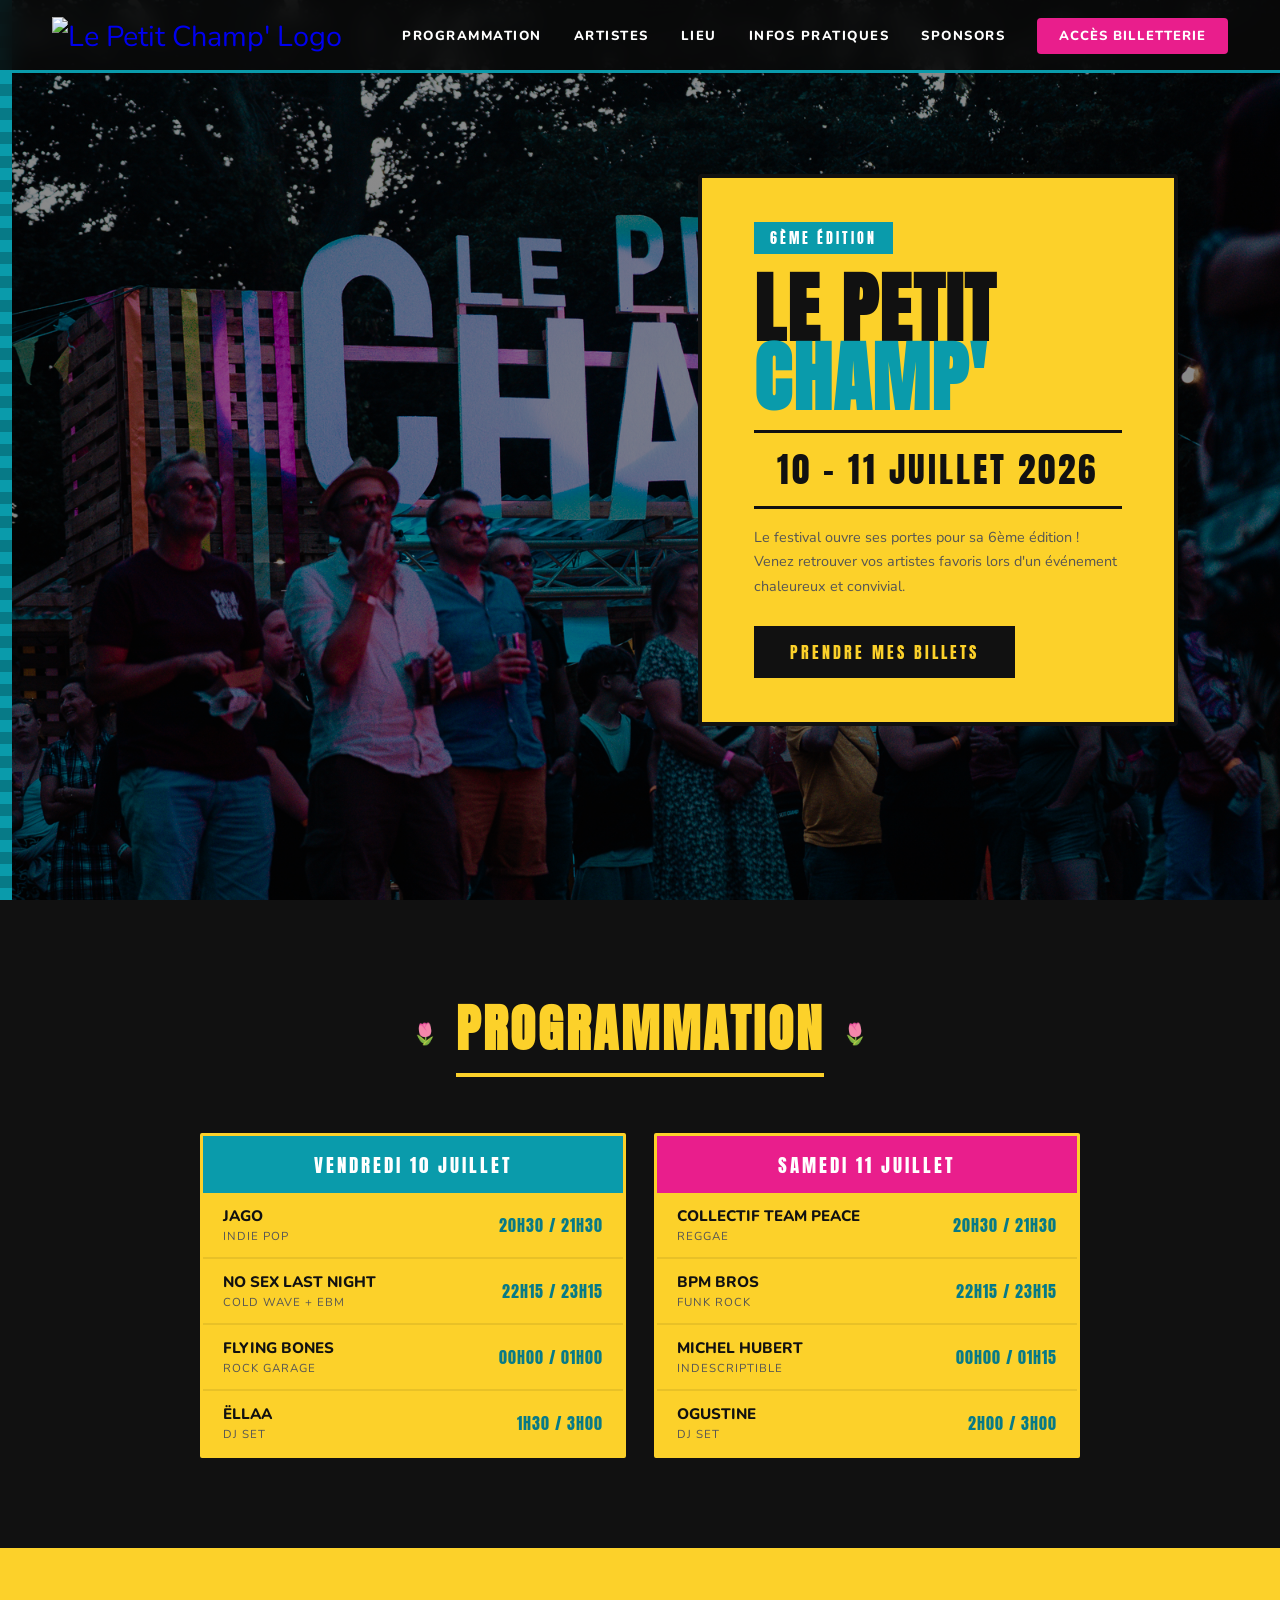
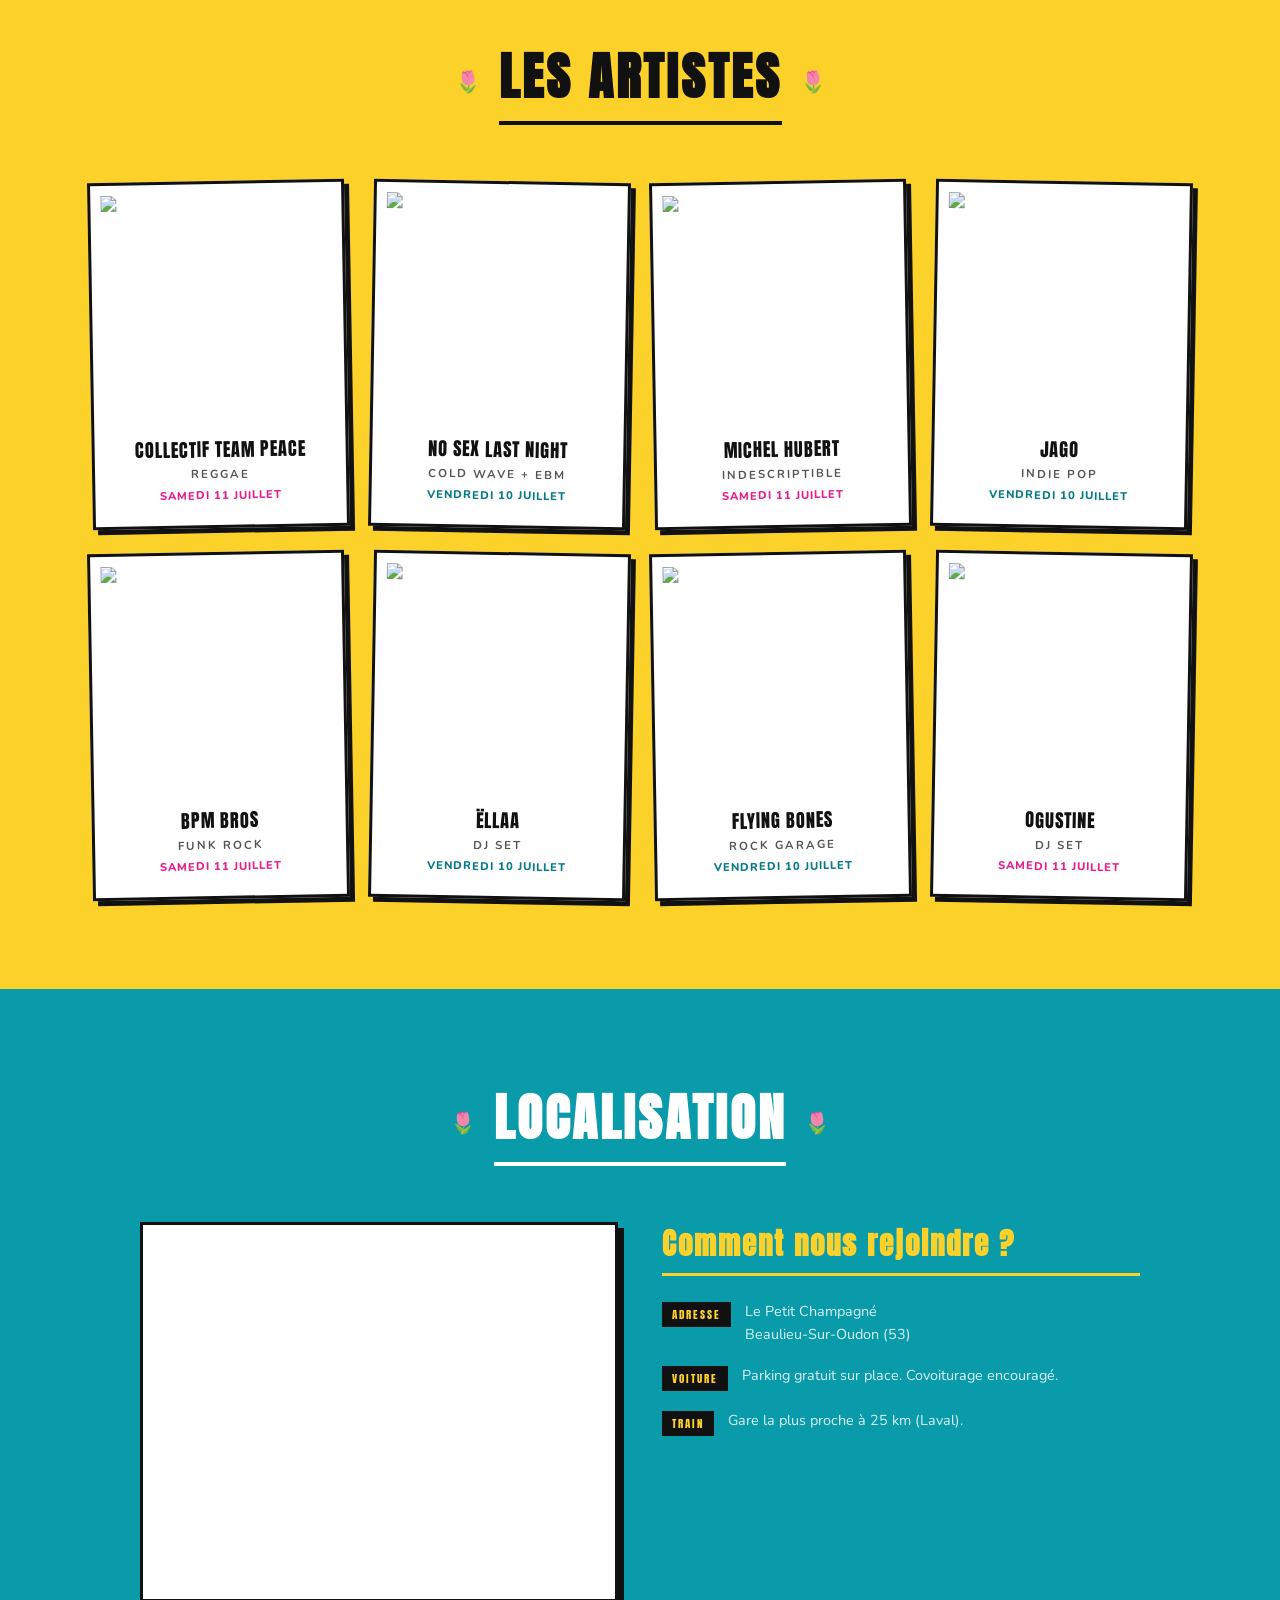
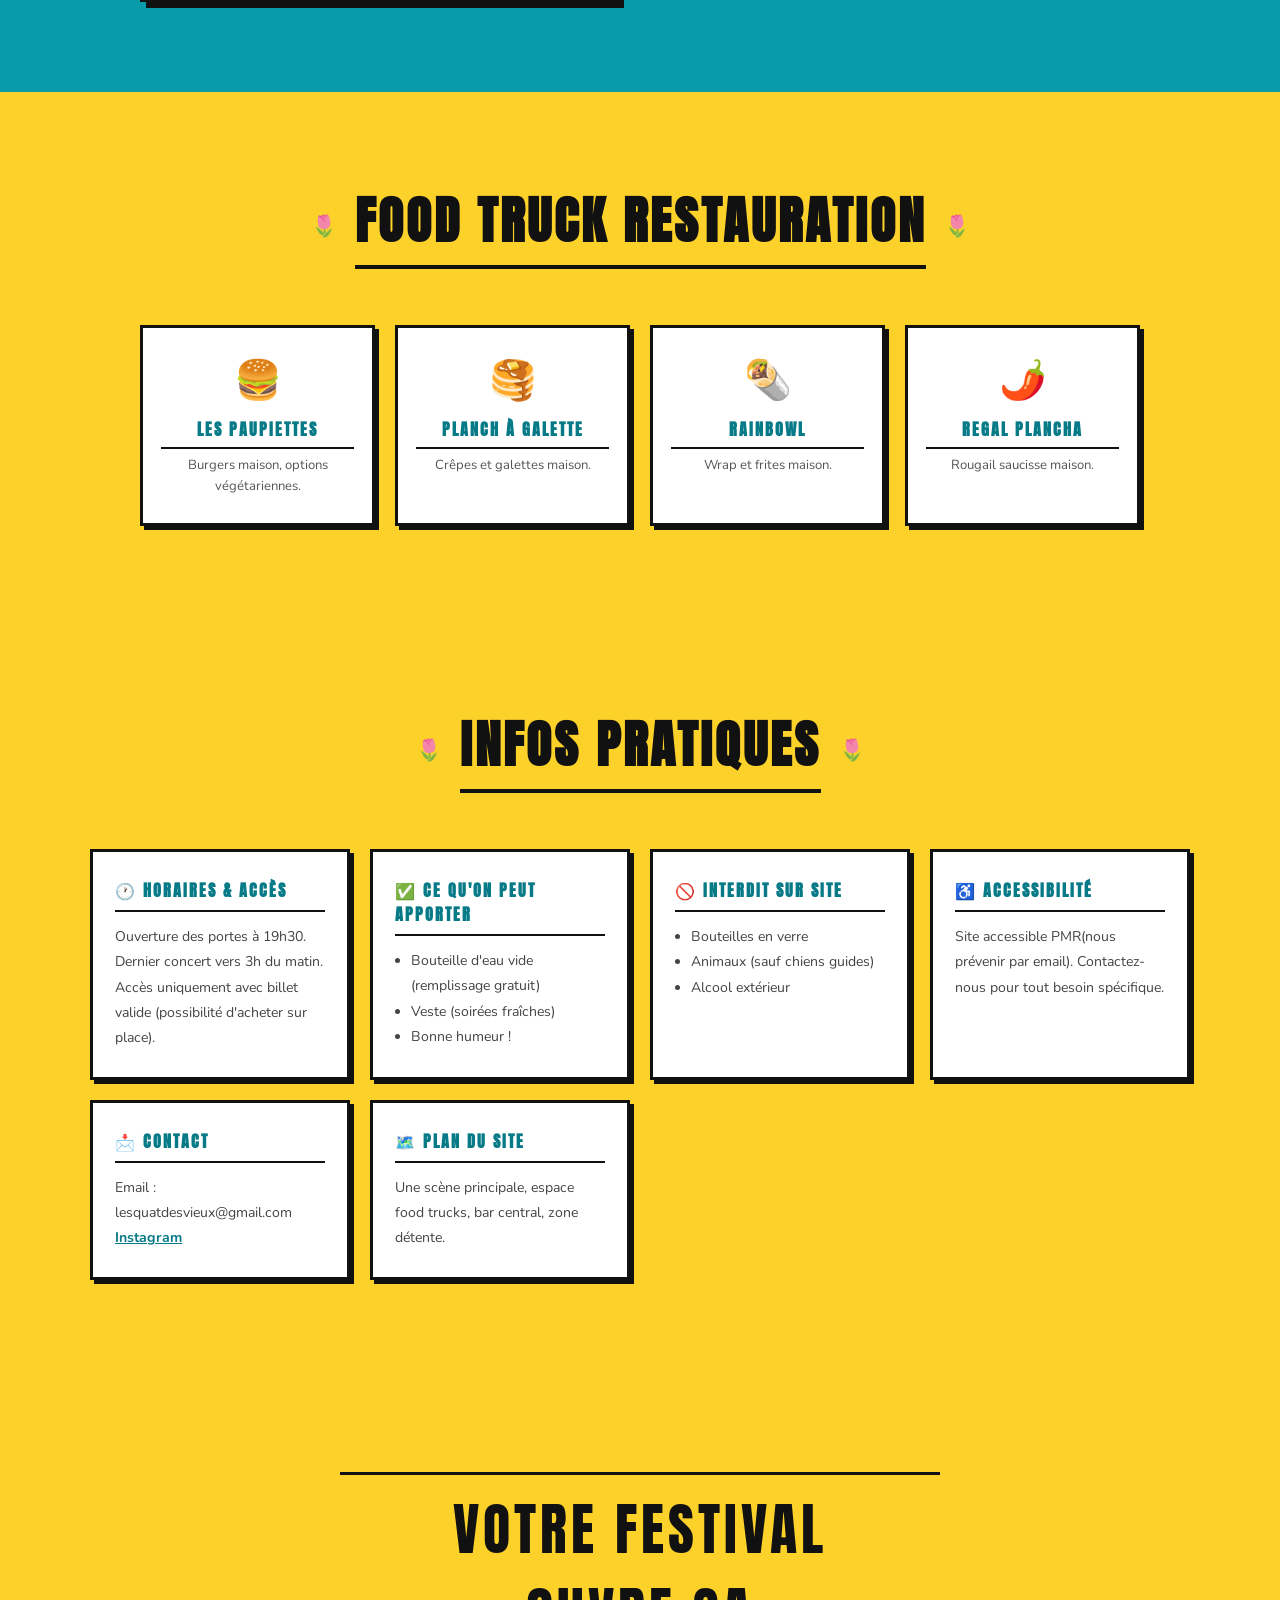
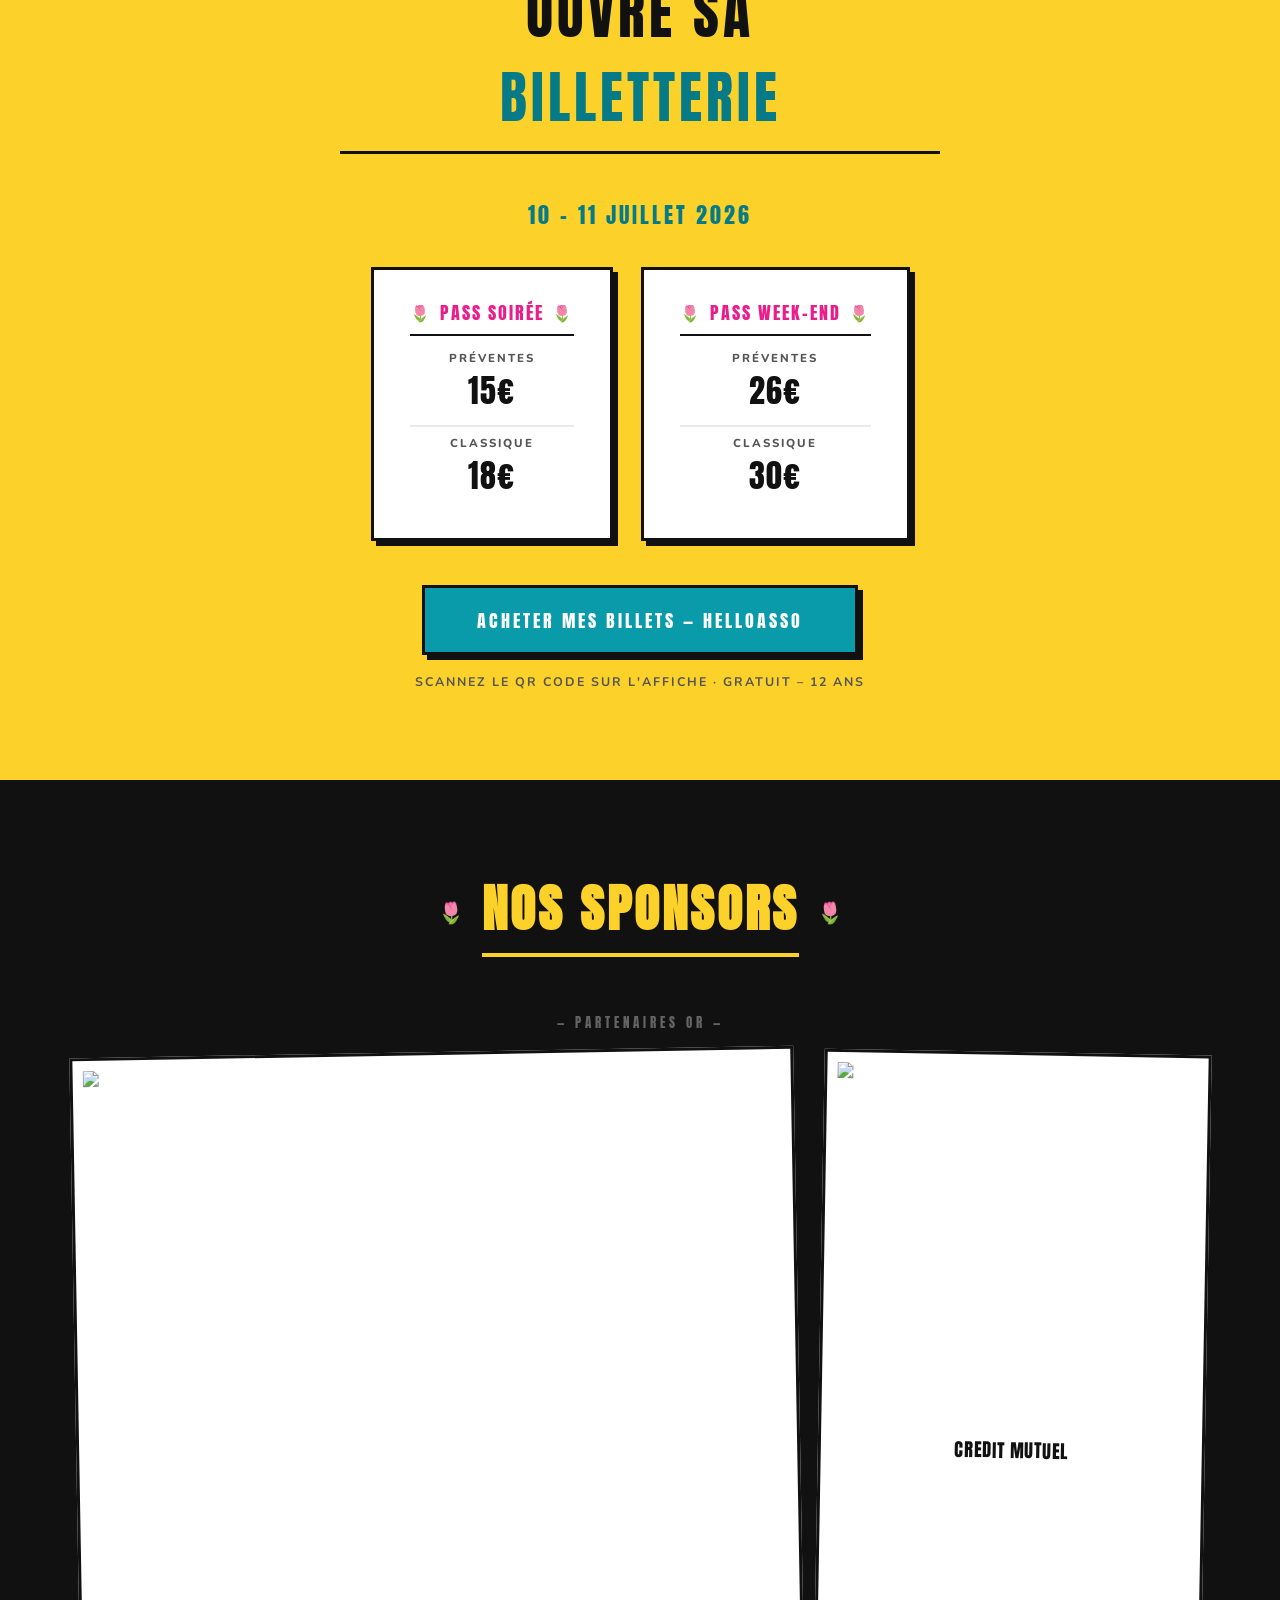
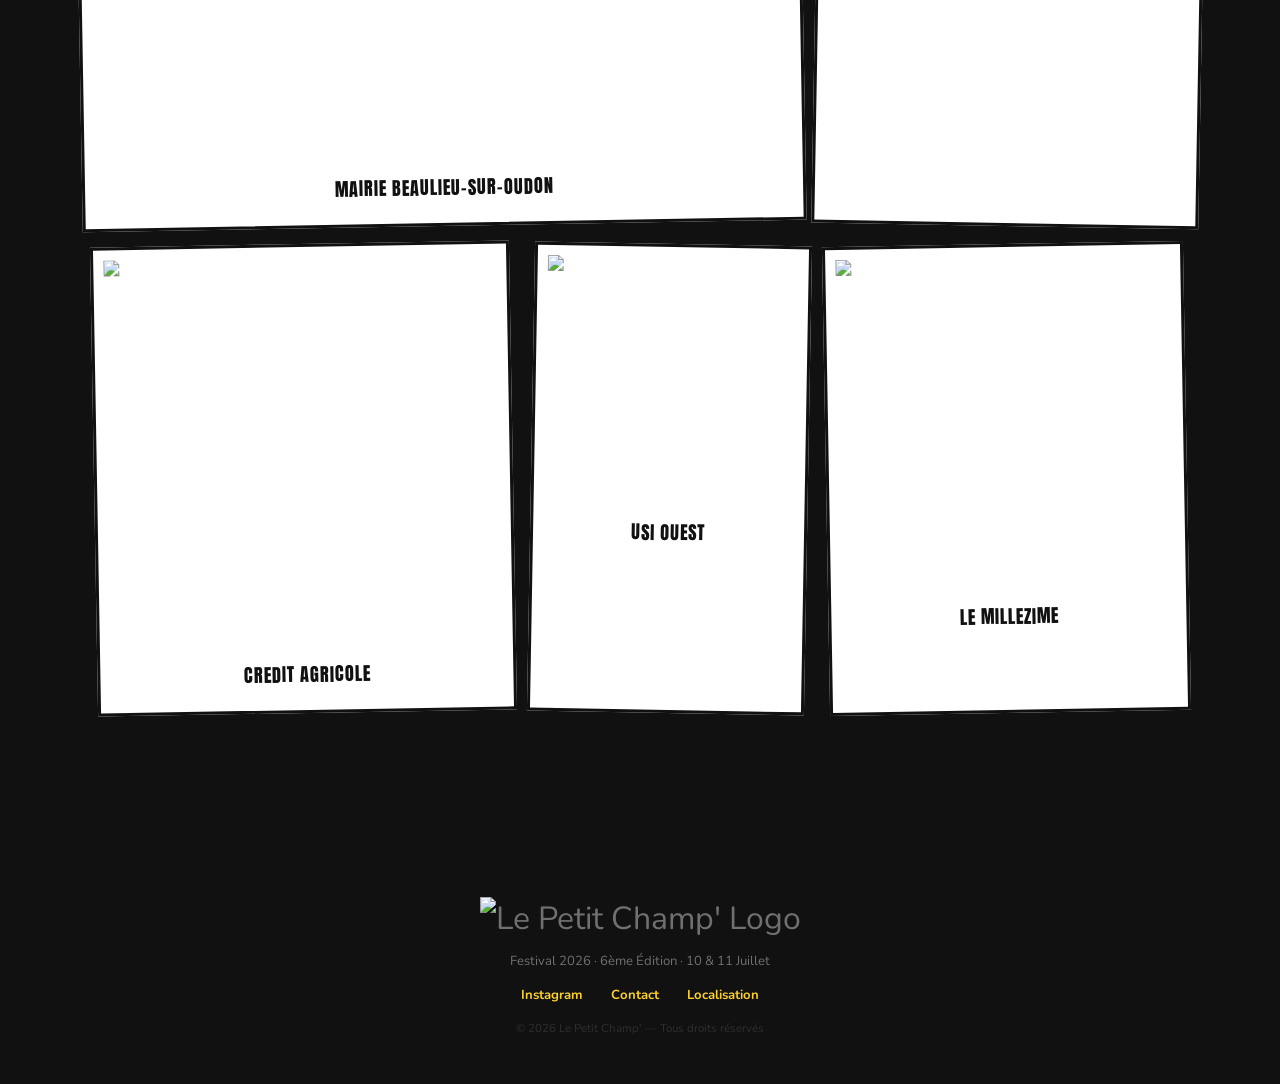
==== index.html @ 78b25117 "Add files via upload" ====
<!DOCTYPE html>
<html lang="fr">
<head>
  <meta charset="UTF-8" />
  <meta name="viewport" content="width=device-width, initial-scale=1.0" />
  <title>Le Petit Champ' — Festival 2026</title>
  <link href="https://fonts.googleapis.com/css2?family=Anton&family=Nunito:wght@400;700;800&display=swap" rel="stylesheet" />
  <link rel="stylesheet" href="style.css" />
</head>
<body>

<!-- ═══ NAV ════════════════════════════════════════════ -->
<nav>
  <a class="nav-logo-wrap" href="#hero">
    <img src="Logo Petit Champ/LogoPetitChamp.png" alt="Le Petit Champ' Logo" style="height: 32px; vertical-align: middle;">
  </a>
  <ul class="nav-links">
    <li><a href="#programme">Programmation</a></li>
    <li><a href="#artistes">Artistes</a></li>
    <li><a href="#localisation">Lieu</a></li>
    <li><a href="#infos">Infos pratiques</a></li>
    <li><a href="#sponsors">Sponsors</a></li>
    <li><a href="#billetterie" class="btn-ticket">Accès billetterie</a></li>
  </ul>
  <button class="burger" id="burger" aria-label="Menu">
    <span></span><span></span><span></span>
  </button>
</nav>

<!-- Menu mobile -->
<div class="mobile-menu" id="mobile-menu">
  <a href="#programme" class="mobile-link">Programmation</a>
  <a href="#artistes" class="mobile-link">Artistes</a>
  <a href="#localisation" class="mobile-link">Lieu</a>
  <a href="#infos" class="mobile-link">Infos pratiques</a>
  <a href="#sponsors" class="mobile-link">Sponsors</a>
  <a href="#billetterie" class="btn-ticket mobile-link">Accès billetterie</a>
</div>

<!-- ═══ HERO ════════════════════════════════════════════ -->
<section id="hero">
  <div class="hero-deco-left"></div>
  <div class="hero-card">
    <div class="hero-edition-tag">6ÈME ÉDITION</div>
    <h1 class="hero-title">
      LE PETIT<br>
      <span class="line2">CHAMP'</span>
    </h1>
    <div class="hero-dates">10 – 11 JUILLET 2026</div>
    <p class="hero-desc">
      Le festival ouvre ses portes pour sa 6ème édition !
      Venez retrouver vos artistes favoris lors d'un événement chaleureux et convivial.
    </p>
    <a href="#billetterie" class="btn-hero">PRENDRE MES BILLETS</a>
  </div>
</section>

<!-- ═══ PROGRAMME ═══════════════════════════════════════ -->
<section id="programme">
  <div class="section-title-wrap">
    <div class="tulip-deco">
      <span class="tulip">🌷</span>
      <h2 class="section-title on-dark">Programmation</h2>
      <span class="tulip">🌷</span>
    </div>
  </div>
  <div class="prog-grid">

    <!-- VENDREDI -->
    <div class="prog-day">
      <div class="prog-day-header">VENDREDI 10 JUILLET</div>

      <!-- JAGO — révélé le 2 mai -->
      <div class="prog-slot mystery-slot" data-reveal="2026-05-02T00:00:00" data-name="JAGO" data-genre="Indie POP" data-time="20H30 / 21H30">
        <div>
          <div class="prog-artist">🔒 ???</div>
          <div class="prog-genre">À RÉVÉLER — 2 MAI</div>
          <div class="prog-mini-cd"></div>
        </div>
        <div class="prog-time">20H30 / 21H30</div>
      </div>

      <!-- NO SEX LAST NIGHT — publié -->
      <div class="prog-slot">
        <div>
          <div class="prog-artist">NO SEX LAST NIGHT</div>
          <div class="prog-genre">Cold wave + EBM</div>
        </div>
        <div class="prog-time">22H15 / 23H15</div>
      </div>

      <!-- FLYING BONES — révélé le 23 mai -->
      <div class="prog-slot mystery-slot" data-reveal="2026-05-23T00:00:00" data-name="FLYING BONES" data-genre="Rock Garage" data-time="00H00 / 01H00">
        <div>
          <div class="prog-artist">🔒 ???</div>
          <div class="prog-genre">À RÉVÉLER — 23 MAI</div>
          <div class="prog-mini-cd"></div>
        </div>
        <div class="prog-time">00H00 / 01H00</div>
      </div>

      <!-- ËLLAA — révélé le 16 mai -->
      <div class="prog-slot mystery-slot" data-reveal="2026-05-16T00:00:00" data-name="ËLLAA" data-genre="DJ Set" data-time="1H30 / 3H00">
        <div>
          <div class="prog-artist">🔒 ???</div>
          <div class="prog-genre">À RÉVÉLER — 16 MAI</div>
          <div class="prog-mini-cd"></div>
        </div>
        <div class="prog-time">1H30 / 3H00</div>
      </div>
    </div>

    <!-- SAMEDI -->
    <div class="prog-day">
      <div class="prog-day-header">SAMEDI 11 JUILLET</div>

      <!-- COLLECTIF TEAM PEACE — publié -->
      <div class="prog-slot">
        <div>
          <div class="prog-artist">COLLECTIF TEAM PEACE</div>
          <div class="prog-genre">Reggae</div>
        </div>
        <div class="prog-time">20H30 / 21H30</div>
      </div>

      <!-- BPM BROS — révélé le 9 mai -->
      <div class="prog-slot mystery-slot" data-reveal="2026-05-09T00:00:00" data-name="BPM BROS" data-genre="Funk Rock" data-time="22H15 / 23H15">
        <div>
          <div class="prog-artist">🔒 ???</div>
          <div class="prog-genre">À RÉVÉLER — 9 MAI</div>
          <div class="prog-mini-cd"></div>
        </div>
        <div class="prog-time">22H15 / 23H15</div>
      </div>

      <!-- MICHEL HUBERT — publié -->
      <div class="prog-slot">
        <div>
          <div class="prog-artist">MICHEL HUBERT</div>
          <div class="prog-genre">INDESCRIPTIBLE</div>
        </div>
        <div class="prog-time">00H00 / 01H15</div>
      </div>

      <!-- OGUSTINE — révélé le 30 mai -->
      <div class="prog-slot mystery-slot" data-reveal="2026-05-30T00:00:00" data-name="OGUSTINE" data-genre="DJ Set" data-time="2H00 / 3H00">
        <div>
          <div class="prog-artist">🔒 ???</div>
          <div class="prog-genre">À RÉVÉLER — 30 MAI</div>
          <div class="prog-mini-cd"></div>
        </div>
        <div class="prog-time">2H00 / 3H00</div>
      </div>
    </div>

  </div>
</section>

<!-- ═══ ARTISTES ════════════════════════════════════════ -->
<section id="artistes">
  <div class="section-title-wrap">
    <div class="tulip-deco">
      <span class="tulip">🌷</span>
      <h2 class="section-title">Les Artistes</h2>
      <span class="tulip">🌷</span>
    </div>
  </div>

  <!-- Bandeau prochaine annonce -->
  <div class="next-banner" id="next-banner">
    <div class="nab-eyebrow">✦ Prochaine annonce ✦</div>
    <div class="nab-title" id="nab-title">ARTISTE MYSTÈRE</div>
    <div class="nab-cd">
      <div class="nab-block"><span class="nab-num" id="nab-d">--</span><span class="nab-lbl">Jours</span></div>
      <div class="nab-block"><span class="nab-num" id="nab-h">--</span><span class="nab-lbl">Heures</span></div>
      <div class="nab-block"><span class="nab-num" id="nab-m">--</span><span class="nab-lbl">Min</span></div>
      <div class="nab-block"><span class="nab-num" id="nab-s">--</span><span class="nab-lbl">Sec</span></div>
    </div>
  </div>

  <div class="artists-grid">

    <!-- ✅ PUBLIÉS -->
    <div class="artist-card">
      <div class="artist-img"><img src="Photo Artiste/CollectifTeamPeace.jpg" alt="Collectif Team Peace"></div>
      <div class="artist-name">COLLECTIF TEAM PEACE</div>
      <div class="artist-genre">Reggae</div>
      <span class="artist-day sat">Samedi 11 Juillet</span>
    </div>

    <div class="artist-card">
      <div class="artist-img"><img src="Photo Artiste/NoSexLastNight.jpg" alt="No Sex Last Night"></div>
      <div class="artist-name">NO SEX LAST NIGHT</div>
      <div class="artist-genre">Cold Wave + EBM</div>
      <span class="artist-day">Vendredi 10 Juillet</span>
    </div>

    <div class="artist-card">
      <div class="artist-img"><img src="Photo Artiste/MichelHubert.jpg" alt="Michel Hubert"></div>
      <div class="artist-name">MICHEL HUBERT</div>
      <div class="artist-genre">INDESCRIPTIBLE</div>
      <span class="artist-day sat">Samedi 11 Juillet</span>
    </div>

    <!-- 🔒 2 MAI — JAGO -->
    <div class="artist-card mystery"
         data-reveal="2026-05-02T00:00:00"
         data-name="JAGO" data-genre="Indie POP"
         data-img="Photo Artiste/Jago.jpg"
         data-day="Vendredi 10 Juillet" data-sat="">
      <div class="mystery-img">
        <span class="mystery-lock">🔒</span>
        <span class="mystery-date-label">Annonce le</span>
        <span class="mystery-reveal-date">2 MAI</span>
      </div>
      <div class="artist-name">???</div>
      <div class="artist-genre" style="color:var(--teal)">À RÉVÉLER</div>
      <div class="mystery-countdown"></div>
    </div>

    <!-- 🔒 9 MAI — BPM BROS -->
    <div class="artist-card mystery"
         data-reveal="2026-05-09T00:00:00"
         data-name="BPM BROS" data-genre="Funk Rock"
         data-img="Photo Artiste/BPMBRO.jpg"
         data-day="Samedi 11 Juillet" data-sat="sat">
      <div class="mystery-img">
        <span class="mystery-lock">🔒</span>
        <span class="mystery-date-label">Annonce le</span>
        <span class="mystery-reveal-date">9 MAI</span>
      </div>
      <div class="artist-name">???</div>
      <div class="artist-genre" style="color:var(--teal)">À RÉVÉLER</div>
      <div class="mystery-countdown"></div>
    </div>

    <!-- 🔒 16 MAI — ËLLAA -->
    <div class="artist-card mystery"
         data-reveal="2026-05-16T00:00:00"
         data-name="ËLLAA" data-genre="DJ SET"
         data-img="Photo Artiste/ËLLAA.jpg"
         data-day="Vendredi 10 Juillet" data-sat="">
      <div class="mystery-img">
        <span class="mystery-lock">🔒</span>
        <span class="mystery-date-label">Annonce le</span>
        <span class="mystery-reveal-date">16 MAI</span>
      </div>
      <div class="artist-name">???</div>
      <div class="artist-genre" style="color:var(--teal)">À RÉVÉLER</div>
      <div class="mystery-countdown"></div>
    </div>

    <!-- 🔒 23 MAI — FLYING BONES -->
    <div class="artist-card mystery"
         data-reveal="2026-05-23T00:00:00"
         data-name="FLYING BONES" data-genre="Rock Garage"
         data-img="Photo Artiste/FlyingBones.jpg"
         data-day="Vendredi 10 Juillet" data-sat="">
      <div class="mystery-img">
        <span class="mystery-lock">🔒</span>
        <span class="mystery-date-label">Annonce le</span>
        <span class="mystery-reveal-date">23 MAI</span>
      </div>
      <div class="artist-name">???</div>
      <div class="artist-genre" style="color:var(--teal)">À RÉVÉLER</div>
      <div class="mystery-countdown"></div>
    </div>

    <!-- 🔒 30 MAI — OGUSTINE -->
    <div class="artist-card mystery"
         data-reveal="2026-05-30T00:00:00"
         data-name="OGUSTINE" data-genre="DJ Set"
         data-img="Photo Artiste/ArtistE.jpg"
         data-day="Samedi 11 Juillet" data-sat="sat">
      <div class="mystery-img">
        <span class="mystery-lock">🔒</span>
        <span class="mystery-date-label">Annonce le</span>
        <span class="mystery-reveal-date">30 MAI</span>
      </div>
      <div class="artist-name">???</div>
      <div class="artist-genre" style="color:var(--teal)">À RÉVÉLER</div>
      <div class="mystery-countdown"></div>
    </div>

  </div>
</section>

<!-- ═══ LOCALISATION ════════════════════════════════════ -->
<section id="localisation">
  <div class="section-title-wrap">
    <div class="tulip-deco">
      <span class="tulip">🌷</span>
      <h2 class="section-title on-teal">Localisation</h2>
      <span class="tulip">🌷</span>
    </div>
  </div>
  <div class="loc-wrapper">
    <div class="loc-map">
      <!-- Remplacer par les vraies coordonnées GPS -->
<iframe
        src="https://www.openstreetmap.org/export/embed.html?bbox=-0.957670%2C47.973306%2C-0.941670%2C47.989306&layer=mapnik&marker=47.9813059%2C-0.94967"
        allowfullscreen loading="lazy" title="Localisation Le Petit Champ'">
      </iframe>
    </div>
    <div class="loc-info-block">
      <h3>Comment nous rejoindre ?</h3>
      <div class="loc-row">
        <span class="loc-badge">ADRESSE</span>
        <p>Le Petit Champagné<br>Beaulieu-Sur-Oudon (53)</p>
      </div>
      <div class="loc-row">
        <span class="loc-badge">VOITURE</span>
        <p>Parking gratuit sur place. Covoiturage encouragé.</p>
      </div>
      <div class="loc-row">
        <span class="loc-badge">TRAIN</span>
        <p>Gare la plus proche à 25 km (Laval).</p>
      </div>
    </div>
  </div>
</section>

<!-- ═══ NOURRITURE ══════════════════════════════════════ -->
<section id="nourriture">
  <div class="section-title-wrap">
    <div class="tulip-deco">
      <span class="tulip">🌷</span>
      <h2 class="section-title">Food Truck Restauration</h2>
      <span class="tulip">🌷</span>
    </div>
  </div>
  <div class="food-grid">
    <div class="food-card">
      <span class="food-emoji">🍔</span>
      <h4>LES PAUPIETTES</h4>
      <p>Burgers maison, options végétariennes.</p>
    </div>
    <div class="food-card">
      <span class="food-emoji">🥞</span>
      <h4>Planch à Galette </h4>
      <p>Crêpes et galettes maison.</p>
    </div>
    <div class="food-card">
      <span class="food-emoji">🌯</span>
      <h4>RAINBOWL</h4>
      <p>Wrap et frites maison.</p>
    </div>
    <div class="food-card">
      <span class="food-emoji">🌶️</span>
      <h4>Regal plancha</h4>
      <p>Rougail saucisse maison.</p>
    </div>
  </div>
</section>

<!-- ═══ INFOS PRATIQUES ══════════════════════════════════ -->
<section id="infos">
  <div class="section-title-wrap">
    <div class="tulip-deco">
      <span class="tulip">🌷</span>
      <h2 class="section-title">Infos Pratiques</h2>
      <span class="tulip">🌷</span>
    </div>
  </div>
  <div class="infos-grid">
    <div class="info-card">
      <h4>🕐 Horaires & Accès</h4>
      <p>Ouverture des portes à 19h30.<br>
      Dernier concert vers 3h du matin.<br>
      Accès uniquement avec billet valide (possibilité d'acheter sur place).</p>
    </div>
    <div class="info-card">
      <h4>✅ Ce qu'on peut apporter</h4>
      <ul>
        <li>Bouteille d'eau vide (remplissage gratuit)</li>
        <li>Veste (soirées fraîches)</li>
        <li>Bonne humeur !</li>
      </ul>
    </div>
    <div class="info-card">
      <h4>🚫 Interdit sur site</h4>
      <ul>
        <li>Bouteilles en verre</li>
        <li>Animaux (sauf chiens guides)</li>
        <li>Alcool extérieur</li>
      </ul>
    </div>
    <div class="info-card">
      <h4>♿ Accessibilité</h4>
      <p>Site accessible PMR(nous prévenir par email). Contactez-nous pour tout besoin spécifique.</p>
    </div>
    <div class="info-card">
      <h4>📩 Contact</h4>
      <p>Email : lesquatdesvieux@gmail.com<br>
        <a href="https://instagram.com/lepetitchamp_festival" target="_blank" rel="noopener"
           style="color:var(--teal2);font-weight:700;">Instagram</a>
      </p>
    </div>
    <div class="info-card">
      <h4>🗺️ Plan du site</h4>
      <p>Une scène principale, espace food trucks, bar central, zone détente.</p>
    </div>
  </div>
</section>

<!-- ═══ BILLETTERIE ══════════════════════════════════════ -->
<section id="billetterie" style="background:var(--yellow);text-align:center;">
  <div class="billetterie-title-wrap">
    <div class="billetterie-line"></div>
    <p class="billetterie-title">VOTRE FESTIVAL<br>OUVRE SA</p>
    <p class="billetterie-title" style="color:var(--teal2)">BILLETTERIE</p>
    <div class="billetterie-line"></div>
  </div>

  <p class="billetterie-sub">10 – 11 JUILLET 2026</p>

  <div class="price-grid">
    <div class="price-card">
      <div class="price-card-title">
        <span class="tulip">🌷</span> PASS SOIRÉE <span class="tulip">🌷</span>
      </div>
      <div class="price-row">
        <div class="price-label">Préventes</div>
        <div class="price-amount">15€</div>
      </div>
      <div class="price-divider"></div>
      <div class="price-row">
        <div class="price-label">Classique</div>
        <div class="price-amount">18€</div>
      </div>
    </div>

    <div class="price-card">
      <div class="price-card-title">
        <span class="tulip">🌷</span> PASS WEEK-END <span class="tulip">🌷</span>
      </div>
      <div class="price-row">
        <div class="price-label">Préventes</div>
        <div class="price-amount">26€</div>
      </div>
      <div class="price-divider"></div>
      <div class="price-row">
        <div class="price-label">Classique</div>
        <div class="price-amount">30€</div>
      </div>
    </div>
  </div>

  <!-- Remplacer href par le vrai lien HelloAsso -->
  <a href="https://www.helloasso.com/associations/le-squat-des-vieux/evenements/le-petit-champ-2026-1" target="_blank" rel="noopener" class="btn-helloasso">
    ACHETER MES BILLETS — HELLOASSO
  </a>
  <p class="qr-hint">Scannez le QR code sur l'affiche · Gratuit – 12 ans</p>
</section>

<!-- ═══ SPONSORS ════════════════════════════════════════ -->
<section id="sponsors">
  <div class="section-title-wrap">
    <div class="tulip-deco">
      <span class="tulip" style="color:var(--yellow)">🌷</span>
      <h2 class="section-title on-dark">Nos Sponsors</h2>
      <span class="tulip" style="color:var(--yellow)">🌷</span>
    </div>
  </div>
  <div class="sponsors-tier">
    <p class="sponsors-tier-label">— Partenaires OR —</p>
    <div class="sponsors-row">
      <div class="artist-card">
        <div class="artist-img"><img src="Logos Sponsors/BeaulieuSurOudon.png" alt="Mairie Beaulieu-sur-Oudon"></div>
        <div class="artist-name">Mairie Beaulieu-sur-Oudon</div>
      </div>
      <div class="artist-card">
        <div class="artist-img"><img src="Logos Sponsors/CreditMutuel.png" alt="Credit Mutuel"></div>
        <div class="artist-name">Credit Mutuel</div>
      </div>
      <div class="artist-card">
        <div class="artist-img"><img src="Logos Sponsors/CreditAgricole.png" alt="Credit Agricole"></div>
        <div class="artist-name">Credit Agricole</div>
      </div>
      <div class="artist-card">
        <div class="artist-img"><img src="Logos Sponsors/UsiOuest.png" alt="Usi Ouest"></div>
        <div class="artist-name">Usi Ouest</div>
      </div>
      <div class="artist-card">
        <div class="artist-img"><img src="Logos Sponsors/LeMillézime.png" alt="Le Millezime"></div>
        <div class="artist-name">Le Millezime</div>
      </div>
    </div>
  </div>
</section>

<!-- ═══ FOOTER ═══════════════════════════════════════════ -->
<footer>
  <div class="footer-logo-wrap">
    <img src="Logo Petit Champ/LogoPetitChamp.png" alt="Le Petit Champ' Logo" style="height: 32px; vertical-align: middle;">
  </div>
  <p>Festival 2026 · 6ème Édition · 10 &amp; 11 Juillet</p>
  <div class="footer-links">
    <a href="https://instagram.com/lepetitchamp_festival" target="_blank" rel="noopener">Instagram</a>
    <a href="mailto:lesquatdesvieux@gmail.com">Contact</a>
    <a href="#localisation">Localisation</a>
    <!-- <a href="#">Mentions légales</a> -->
  </div>
  <p style="margin-top:8px;opacity:.3;font-size:0.72rem">© 2026 Le Petit Champ' — Tous droits réservés</p>
</footer>

  <script src="script.js" defer></script>
</body>
</html>
---- style.css ----
:root {
      --yellow:  #FCD12A;
      --teal:    #0A9BAB;
      --teal2:   #077A87;
      --pink:    #E91E8C;
      --dark:    #111111;
      --white:   #FFFFFF;
      --grey:    #555555;
    }

    * { margin: 0; padding: 0; box-sizing: border-box; }
    html { scroll-behavior: smooth; }
    body {
      font-family: 'Nunito', sans-serif;
      background: var(--yellow);
      color: var(--dark);
      overflow-x: hidden;
    }

    /* ─── LOGO CLOUD (teal rounded top shape) ─── */
    .logo-cloud {
      display: inline-block;
      background: var(--teal);
      border-radius: 50% 50% 12px 12px / 60% 60% 12px 12px;
      padding: 10px 22px 8px;
      position: relative;
    }
    .logo-cloud .le-petit {
      display: block;
      font-family: 'Nunito', sans-serif;
      font-weight: 800;
      font-size: 0.55em;
      color: var(--white);
      letter-spacing: 3px;
      text-transform: uppercase;
      line-height: 1;
      text-align: center;
    }
    .logo-cloud .champ {
      display: block;
      font-family: 'Anton', sans-serif;
      font-size: 1em;
      color: var(--white);
      letter-spacing: 2px;
      line-height: 1;
      text-align: center;
    }

    /* ─── NAV ──────────────────────────────────── */
    nav {
      position: fixed; top: 0; width: 100%; z-index: 100;
      display: flex; align-items: center; justify-content: space-between;
      padding: 14px 52px;
      background: rgba(10, 10, 10, 0.88);
      backdrop-filter: blur(10px);
      border-bottom: 3px solid var(--teal);
    }
    .nav-logo-wrap { font-size: 1.8rem; text-decoration: none; }
    .nav-links { display: flex; gap: 32px; list-style: none; align-items: center; }
    .nav-links a {
      text-decoration: none; color: var(--white);
      font-weight: 800; font-size: 0.82rem;
      letter-spacing: 1.5px; text-transform: uppercase;
      transition: color .2s;
    }
    .nav-links a:hover { color: var(--yellow); }
    .nav-links .btn-ticket {
      background: var(--pink); color: var(--white);
      padding: 9px 22px; border-radius: 4px;
      letter-spacing: 1px;
      transition: opacity .2s;
    }
    .nav-links .btn-ticket:hover { opacity: 0.50; color: var(--white); }

    /* ─── HERO (composition from img 1) ──────── */
    #hero {
      min-height: 100vh;
      background:
        linear-gradient(to bottom, rgba(0,0,0,0.45) 0%, rgba(0,0,0,0.75) 1500%),
        url(PhotoHero2.jpg) center/cover no-repeat;
      display: flex; align-items: center; justify-content: flex-end;
      padding: 0 8% 0 0;
      position: relative;
    }
    /* Teal wave décor left (like img 13/14) */
    .hero-deco-left {
      position: absolute; left: 0; bottom: 0; top: 0;
      width: 12px;
      background: var(--teal);
    }
    .hero-deco-left::before {
      content: '';
      position: absolute; top: 0; left: 0; right: 0; bottom: 0;
      background: repeating-linear-gradient(
        180deg,
        var(--teal) 0px, var(--teal) 12px,
        var(--teal2) 12px, var(--teal2) 24px
      );
    }

    .hero-card {
      background: var(--yellow);
      border: 4px solid var(--dark);
      border-radius: 4px;
      padding: 44px 52px;
      max-width: 480px;
      position: flex; flex-direction:left; align-items: left;
    }
    .hero-edition-tag {
      display: inline-block;
      background: var(--teal); color: var(--white);
      font-family: 'Anton', sans-serif;
      font-size: 0.9rem; letter-spacing: 3px;
      padding: 5px 16px; margin-bottom: 20px;
    }
    .hero-title {
      font-family: 'Anton', sans-serif;
      font-size: clamp(3.5rem, 6vw, 5.5rem);
      color: var(--dark);
      line-height: 0.9;
      letter-spacing: 2px;
      margin-bottom: 18px;
    }
    .hero-title .line2 { color: var(--teal); }
    .hero-dates {
      font-family: 'Anton', sans-serif;
      font-size: clamp(1.6rem, 3vw, 2.2rem);
      color: var(--dark);
      letter-spacing: 3px;
      border-top: 3px solid var(--dark);
      border-bottom: 3px solid var(--dark);
      padding: 10px 0;
      margin-bottom: 16px;
      text-align: center;
    }
    .hero-desc {
      font-size: 0.9rem; color: var(--grey);
      line-height: 1.7; margin-bottom: 28px;
    }
    .btn-hero {
      display: inline-block;
      background: var(--dark); color: var(--yellow);
      font-family: 'Anton', sans-serif;
      font-size: 1rem; letter-spacing: 3px;
      text-decoration: none; padding: 14px 36px;
      transition: background .2s;
    }
    .btn-hero:hover { background: var(--teal); color: var(--white); }

    /* Tulip decorator */
    .tulip { color: var(--pink); font-size: 1em; }

    /* ─── SECTIONS ─────────────────────────────── */
    section { padding: 90px 52px; }

    /* Section title style matching img 11/12 */
    .section-title-wrap { text-align: center; margin-bottom: 56px; }
    .section-title {
      font-family: 'Anton', sans-serif;
      font-size: clamp(2rem, 4.5vw, 3.2rem);
      letter-spacing: 3px;
      text-transform: uppercase;
      display: inline-block;
      color: var(--dark);
      position: relative;
    }
    .section-title::after {
      content: '';
      display: block;
      height: 4px; background: var(--dark);
      margin-top: 6px;
    }
    .section-title.on-dark { color: var(--yellow); }
    .section-title.on-dark::after { background: var(--yellow); }
    .section-title.on-teal { color: var(--white); }
    .section-title.on-teal::after { background: var(--white); }
    .tulip-deco {
      display: flex; align-items: center; justify-content: center;
      gap: 18px;
    }
    .tulip-deco .tulip { font-size: 1.3rem; }

    /* ─── PROGRAMME ────────────────────────────── */
    #programme { background: var(--dark); }

    .prog-grid {
      display: grid; grid-template-columns: 1fr 1fr; gap: 28px;
      max-width: 880px; margin: 0 auto;
    }
    .prog-day {
      background: var(--yellow);
      border: 3px solid var(--yellow);
      border-radius: 2px; overflow: hidden;
    }
    .prog-day-header {
      background: var(--teal); color: var(--white);
      text-align: center; padding: 14px 20px;
      font-family: 'Anton', sans-serif;
      font-size: 1.2rem; letter-spacing: 3px;
    }
    .prog-day:nth-child(2) .prog-day-header { background: var(--pink); }
    .prog-slot {
      display: flex; justify-content: space-between; align-items: center;
      padding: 13px 20px;
      border-bottom: 2px solid rgba(0,0,0,0.08);
    }
    .prog-slot:last-child { border-bottom: none; }
    .prog-slot:hover { background: rgba(0,0,0,0.04); }
    .prog-artist { font-weight: 800; font-size: 0.95rem; color: var(--dark); }
    .prog-genre { font-size: 0.72rem; color: var(--grey); text-transform: uppercase; letter-spacing: 1px; margin-top: 2px; }

    /* ─── PROG SLOT MYSTÈRE ─── */
    .prog-slot.mystery-slot {
      background: repeating-linear-gradient(45deg,#1a1a1a 0px,#1a1a1a 8px,#222 8px,#222 16px);
      opacity: 0.85;
    }
    .prog-slot.mystery-slot .prog-artist { color: var(--teal); letter-spacing: 2px; }
    .prog-slot.mystery-slot .prog-genre  { color: var(--teal); opacity: 0.7; }
    .prog-slot.mystery-slot .prog-time   { color: var(--yellow); }
    .prog-slot.mystery-slot .prog-mini-cd {
      display: flex; gap: 4px; margin-top: 4px;
    }
    .prog-mini-block {
      background: var(--teal); color: var(--white);
      border-radius: 2px; padding: 2px 5px; text-align: center; min-width: 28px;
    }
    .prog-mini-num { font-family:'Anton',sans-serif; font-size:0.7rem; line-height:1; display:block; }
    .prog-mini-lbl { font-size:0.42rem; font-weight:800; letter-spacing:1px; text-transform:uppercase; opacity:.8; }

    .prog-time {
      font-family: 'Anton', sans-serif;
      font-size: 1rem; color: var(--teal2);
      letter-spacing: 1px; margin-left: 12px; flex-shrink: 0;
    }

    /* ─── ARTISTES ─────────────────────────────── */
    #artistes { background: var(--yellow); }

    .artists-grid {
      display: grid;
      grid-template-columns: repeat(auto-fill, minmax(240px, 1fr));
      gap: 24px; max-width: 1100px; margin: 0 auto;
    }
    /* Polaroid style (like img 13/14) */
    .artist-card {
      background: var(--white);
      border: 3px solid var(--dark);
      padding: 10px 10px 22px;
      box-shadow: 5px 5px 0 var(--dark);
      transition: transform .2s, box-shadow .2s;
      cursor: pointer;
      transform: rotate(-1deg);
    }
    .artist-card:nth-child(even) { transform: rotate(1deg); }
    .artist-card:hover {
      transform: rotate(0deg) translateY(-6px);
      box-shadow: 8px 8px 0 var(--dark);
      z-index: 2; position: relative;
    }
    .artist-img {
      width: 100%; aspect-ratio: 1/1;
      background: linear-gradient(135deg,  0%,  100%);
      display: flex; align-items: center; justify-content: center;
      font-family: 'Anton', sans-serif; font-size: 4rem;
      color: rgba(255,255,255,0.25); overflow: hidden;
      margin-bottom: 10px;
    }
    .artist-img img { width: 100%; height: 100%; object-fit: cover; display: block; }
    .artist-name {
      font-family: 'Anton', sans-serif;
      font-size: 1.15rem; letter-spacing: 1px;
      color: var(--dark); text-align: center;
      text-transform: uppercase;
    }
    .artist-genre {
      font-size: 0.72rem; font-weight: 700;
      color: var(--grey); text-transform: uppercase;
      letter-spacing: 2px; text-align: center; margin-top: 3px;
    }
    .artist-day {
      display: block; text-align: center; margin-top: 6px;
      font-size: 0.7rem; font-weight: 800; letter-spacing: 1px;
      text-transform: uppercase; color: var(--teal2);
    }
    .artist-day.sat { color: var(--pink); }
    /* ─── MYSTERY CARD ─── */
    .artist-card.mystery {
      background: var(--dark);
      border-color: var(--teal);
      box-shadow: 5px 5px 0 var(--teal);
      cursor: default;
    }
    .artist-card.mystery:hover { transform: rotate(-1deg); box-shadow: 5px 5px 0 var(--teal); }
    .artist-card.mystery:nth-child(even):hover { transform: rotate(1deg); }
    .mystery-img {
      width: 100%; aspect-ratio: 1/1;
      background: repeating-linear-gradient(45deg,#1a1a1a 0px,#1a1a1a 10px,#222 10px,#222 20px);
      display: flex; flex-direction: column; align-items: center; justify-content: center;
      margin-bottom: 10px; gap: 6px;
    }
    .mystery-lock { font-size: 2.4rem; }
    .mystery-date-label { font-family:'Anton',sans-serif; font-size:.6rem; letter-spacing:3px; color:var(--teal); text-transform:uppercase; }
    .mystery-reveal-date { font-family:'Anton',sans-serif; font-size:.85rem; color:var(--yellow); letter-spacing:2px; }
    .artist-card.mystery .artist-name { color: var(--teal); }
    .mystery-countdown { display:flex; justify-content:center; gap:6px; margin-top:8px; flex-wrap:wrap; }
    .cd-block { background:var(--teal); color:var(--white); border-radius:3px; padding:4px 7px; text-align:center; min-width:36px; }
    .cd-num { font-family:'Anton',sans-serif; font-size:1rem; line-height:1; display:block; }
    .cd-label { font-size:.5rem; font-weight:800; letter-spacing:1px; text-transform:uppercase; opacity:.8; }

    /* ─── BANDEAU PROCHAINE ANNONCE ─── */
    .next-banner {
      background: var(--dark); border: 3px solid var(--teal);
      box-shadow: 5px 5px 0 var(--teal);
      padding: 22px 32px; max-width: 680px;
      margin: 0 auto 48px; text-align: center;
    }
    .nab-eyebrow { font-size:.72rem; font-weight:800; letter-spacing:4px; text-transform:uppercase; color:var(--teal); margin-bottom:6px; }
    .nab-title { font-family:'Anton',sans-serif; font-size:1.4rem; color:var(--yellow); letter-spacing:3px; margin-bottom:14px; }
    .nab-cd { display:flex; justify-content:center; gap:12px; flex-wrap:wrap; }
    .nab-block { background:var(--teal); color:var(--white); border-radius:4px; padding:10px 16px; min-width:64px; text-align:center; }
    .nab-num { font-family:'Anton',sans-serif; font-size:2rem; line-height:1; display:block; }
    .nab-lbl { font-size:.62rem; font-weight:800; letter-spacing:2px; text-transform:uppercase; opacity:.85; }


    /* ─── LOCALISATION ─────────────────────────── */
    #localisation { background: var(--teal); }

    .loc-wrapper {
      display: grid; grid-template-columns: 1fr 1fr; gap: 44px;
      max-width: 1000px; margin: 0 auto; align-items: start;
    }
    .loc-map {
      background: var(--white);
      border: 3px solid var(--dark);
      height: 380px; overflow: hidden;
      box-shadow: 6px 6px 0 var(--dark);
    }
    .loc-map iframe { width: 100%; height: 100%; border: none; }
    .loc-info-block { color: var(--white); }
    .loc-info-block h3 {
      font-family: 'Anton', sans-serif; font-size: 1.8rem;
      letter-spacing: 2px; color: var(--yellow);
      border-bottom: 3px solid var(--yellow);
      padding-bottom: 8px; margin-bottom: 24px;
    }
    .loc-row {
      display: flex; gap: 14px; align-items: flex-start;
      margin-bottom: 18px;
    }
    .loc-badge {
      background: var(--dark); color: var(--yellow);
      font-family: 'Anton', sans-serif;
      font-size: 0.7rem; letter-spacing: 2px;
      padding: 4px 10px; flex-shrink: 0; margin-top: 2px;
    }
    .loc-row p { font-size: 0.9rem; color: rgba(255,255,255,0.85); line-height: 1.6; }

    /* ─── NOURRITURE ───────────────────────────── */
    #nourriture { background: var(--yellow); }

    .food-grid {
      display: grid; grid-template-columns: repeat(auto-fill, minmax(190px, 1fr));
      gap: 20px; max-width: 1000px; margin: 0 auto;
    }
    .food-card {
      background: var(--white);
      border: 3px solid var(--dark);
      padding: 26px 18px; text-align: center;
      box-shadow: 4px 4px 0 var(--dark);
      transition: transform .15s;
    }
    .food-card:hover { transform: translateY(-4px); }
    .food-emoji { font-size: 2.4rem; display: block; margin-bottom: 10px; }
    .food-card h4 {
      font-family: 'Anton', sans-serif; font-size: 1rem;
      letter-spacing: 2px; text-transform: uppercase;
      color: var(--teal2); margin-bottom: 6px;
      border-bottom: 2px solid var(--dark); padding-bottom: 6px;
    }
    .food-card p { font-size: 0.82rem; color: var(--grey); line-height: 1.6; }

    /* ─── SPONSORS ─────────────────────────────── */
    #sponsors { background: var(--dark); }

    .sponsors-tier { margin-bottom: 44px; }
    .sponsors-tier-label {
      font-family: 'Anton', sans-serif;
      font-size: 0.8rem; letter-spacing: 4px;
      color: rgba(255,255,255,0.35); text-align: center;
      margin-bottom: 20px; text-transform: uppercase;
    }
    .sponsors-row {
      display: flex; flex-wrap: wrap; gap: 18px; justify-content: center;
    }
    .sponsor-badge {
      background: var(--yellow);
      border: 3px solid var(--yellow);
      padding: 18px 36px; text-align: center;
      font-family: 'Anton', sans-serif;
      font-size: 1.1rem; letter-spacing: 2px;
      color: var(--dark); text-transform: uppercase;
      box-shadow: 4px 4px 0 rgba(255,255,255,0.15);
      transition: transform .15s;
    }
    .sponsor-badge:hover { transform: translateY(-3px); }
    .sponsor-badge.silver {
      background: transparent; color: rgba(255,255,255,0.6);
      border-color: rgba(255,255,255,0.2); font-size: 0.95rem;
      box-shadow: none;
    }

    /* ─── INFOS PRATIQUES ──────────────────────── */
    #infos { background: var(--yellow); }

    .infos-grid {
      display: grid; grid-template-columns: repeat(auto-fill, minmax(250px, 1fr));
      gap: 20px; max-width: 1100px; margin: 0 auto;
    }
    .info-card {
      background: var(--white);
      border: 3px solid var(--dark);
      padding: 26px 22px;
      box-shadow: 4px 4px 0 var(--dark);
    }
    .info-card h4 {
      font-family: 'Anton', sans-serif;
      font-size: 1rem; letter-spacing: 2px;
      color: var(--teal2); text-transform: uppercase;
      border-bottom: 2px solid var(--dark); padding-bottom: 8px; margin-bottom: 12px;
    }
    .info-card p, .info-card li {
      font-size: 0.88rem; color: #444; line-height: 1.8;
    }
    .info-card ul { padding-left: 16px; }

    /* ─── BILLETTERIE CTA ──────────────────────── */
    #billetterie { background: var(--yellow); text-align: center; }

    /* Horizontal lines above/below title like img 11 */
    .billetterie-title-wrap {
      margin-bottom: 44px;
    }
    .billetterie-line {
      height: 3px; background: var(--dark);
      max-width: 600px; margin: 12px auto;
    }
    .billetterie-title {
      font-family: 'Anton', sans-serif;
      font-size: clamp(2rem, 5vw, 3.5rem);
      letter-spacing: 4px; text-transform: uppercase;
      color: var(--dark);
    }
    .billetterie-sub {
      font-family: 'Anton', sans-serif;
      font-size: 1.4rem; letter-spacing: 3px;
      color: var(--teal2); margin-bottom: 36px;
    }

    /* Price cards matching img 12 exactly */
    .price-grid {
      display: flex; gap: 28px; justify-content: center;
      flex-wrap: wrap; margin-bottom: 44px;
    }
    .price-card {
      background: var(--white);
      border: 3px solid var(--dark);
      padding: 28px 36px; min-width: 200px;
      box-shadow: 5px 5px 0 var(--dark);
    }
    .price-card-title {
      font-family: 'Anton', sans-serif;
      font-size: 1.15rem; letter-spacing: 2px;
      color: var(--pink); text-transform: uppercase;
      border-bottom: 2px solid var(--dark); padding-bottom: 8px; margin-bottom: 14px;
      display: flex; align-items: center; gap: 8px; justify-content: center;
    }
    .price-row { margin-bottom: 10px; text-align: center; }
    .price-label {
      font-size: 0.72rem; font-weight: 800;
      text-transform: uppercase; letter-spacing: 2px; color: var(--grey);
    }
    .price-amount {
      font-family: 'Anton', sans-serif;
      font-size: 2rem; color: var(--dark); letter-spacing: 1px;
    }
    .price-divider { height: 2px; background: rgba(0,0,0,0.08); margin: 8px 0; }
    .price-card .tulip { font-size: 1rem; }

    .btn-helloasso {
      display: inline-block;
      background: var(--teal); color: var(--white);
      font-family: 'Anton', sans-serif;
      font-size: 1.15rem; letter-spacing: 3px;
      text-decoration: none; padding: 18px 52px;
      border: 3px solid var(--dark);
      box-shadow: 5px 5px 0 var(--dark);
      transition: transform .15s, box-shadow .15s;
    }
    .btn-helloasso:hover {
      transform: translate(-2px,-2px);
      box-shadow: 7px 7px 0 var(--dark);
    }
    .qr-hint {
      margin-top: 18px; font-size: 0.78rem; font-weight: 700;
      color: var(--grey); letter-spacing: 2px; text-transform: uppercase;
    }

    /* ─── FOOTER ───────────────────────────────── */
    footer {
      background: var(--dark); text-align: center;
      padding: 48px 52px;
      color: rgba(255,255,255,0.4);
      font-size: 0.82rem;
    }
    .footer-logo-wrap { font-size: 2rem; margin-bottom: 12px; display: inline-block; }
    .footer-links {
      display: flex; gap: 28px; justify-content: center;
      margin: 16px 0; flex-wrap: wrap;
    }
    footer a { color: var(--yellow); text-decoration: none; font-weight: 700; }
    footer a:hover { color: var(--teal); }

    /* ─── BURGER MENU ─── */
    .burger {
      display: none;
      flex-direction: column; gap: 5px;
      cursor: pointer; padding: 4px;
      background: none; border: none;
    }
    .burger span {
      display: block; width: 26px; height: 3px;
      background: var(--white); border-radius: 2px;
      transition: all .3s;
    }
    .burger.open span:nth-child(1) { transform: translateY(8px) rotate(45deg); }
    .burger.open span:nth-child(2) { opacity: 0; }
    .burger.open span:nth-child(3) { transform: translateY(-8px) rotate(-45deg); }

    .mobile-menu {
      display: none;
      position: fixed; top: 60px; left: 0; right: 0;
      background: rgba(10,10,10,0.97);
      backdrop-filter: blur(12px);
      z-index: 99; padding: 16px 0;
      border-bottom: 3px solid var(--teal);
      flex-direction: column;
    }
    .mobile-menu.open { display: flex; }
    .mobile-menu a {
      text-decoration: none; color: var(--white);
      font-weight: 800; font-size: 1rem;
      letter-spacing: 2px; text-transform: uppercase;
      padding: 14px 28px;
      border-bottom: 1px solid rgba(255,255,255,0.06);
      transition: color .2s, background .2s;
    }
    .mobile-menu a:hover { color: var(--yellow); background: rgba(255,255,255,0.04); }
    .mobile-menu .btn-ticket {
      background: var(--pink); color: var(--white) !important;
      margin: 12px 20px 4px; border-radius: 4px;
      text-align: center; border-bottom: none;
    }

    /* ─── RESPONSIVE ─── */
    @media (max-width: 900px) {
      /* NAV */
      nav { padding: 12px 20px; }
      .nav-links { display: none; }
      .burger { display: flex; }

      /* SECTIONS */
      section { padding: 56px 16px; }

      /* HERO */
      #hero {
        justify-content: center;
        align-items: flex-end;
        padding: 0 16px 40px;
        min-height: 100svh;
      }
      .hero-card {
        max-width: 100%;
        padding: 28px 24px;
        width: 100%;
      }
      .hero-title { font-size: clamp(2.8rem, 12vw, 4rem); }
      .hero-dates { font-size: clamp(1.2rem, 6vw, 1.6rem); }

      /* PROGRAMME */
      .prog-grid { grid-template-columns: 1fr; gap: 20px; }
      .prog-slot { padding: 11px 14px; }
      .prog-artist { font-size: 0.88rem; }
      .prog-time { font-size: 0.82rem; }

      /* ARTISTES */
      .artists-grid { grid-template-columns: repeat(2, 1fr); gap: 14px; }
      .next-banner { padding: 16px 18px; }
      .nab-title { font-size: 1rem; letter-spacing: 1px; }
      .nab-num { font-size: 1.5rem; }
      .nab-block { padding: 8px 10px; min-width: 48px; }

      /* LOCALISATION */
      .loc-wrapper { grid-template-columns: 1fr; gap: 28px; }
      .loc-map { height: 240px; }
      .loc-info-block h3 { font-size: 1.4rem; }

      /* NOURRITURE */
      .food-grid { grid-template-columns: repeat(2, 1fr); }

      /* SPONSORS */
      .sponsors-row { gap: 12px; }
      .sponsor-badge { padding: 14px 22px; font-size: 0.95rem; }

      /* INFOS */
      .infos-grid { grid-template-columns: 1fr; }

      /* BILLETTERIE */
      .price-grid { flex-direction: column; align-items: center; gap: 16px; }
      .price-card { width: 100%; max-width: 320px; padding: 22px 24px; }
      .btn-helloasso { font-size: 0.88rem; padding: 15px 24px; letter-spacing: 1px; }

      /* FOOTER */
      footer { padding: 36px 16px; }
      .footer-links { gap: 16px; }
    }

    @media (max-width: 480px) {
      .artists-grid { grid-template-columns: repeat(2, 1fr); gap: 10px; }
      .artist-card { padding: 6px 6px 14px; }
      .artist-name { font-size: 0.85rem; }
      .food-grid { grid-template-columns: 1fr; }
      .nab-title { font-size: 0.85rem; }
      .mystery-countdown { gap: 4px; }
      .cd-block { min-width: 30px; padding: 3px 5px; }
      .cd-num { font-size: 0.85rem; }
    }
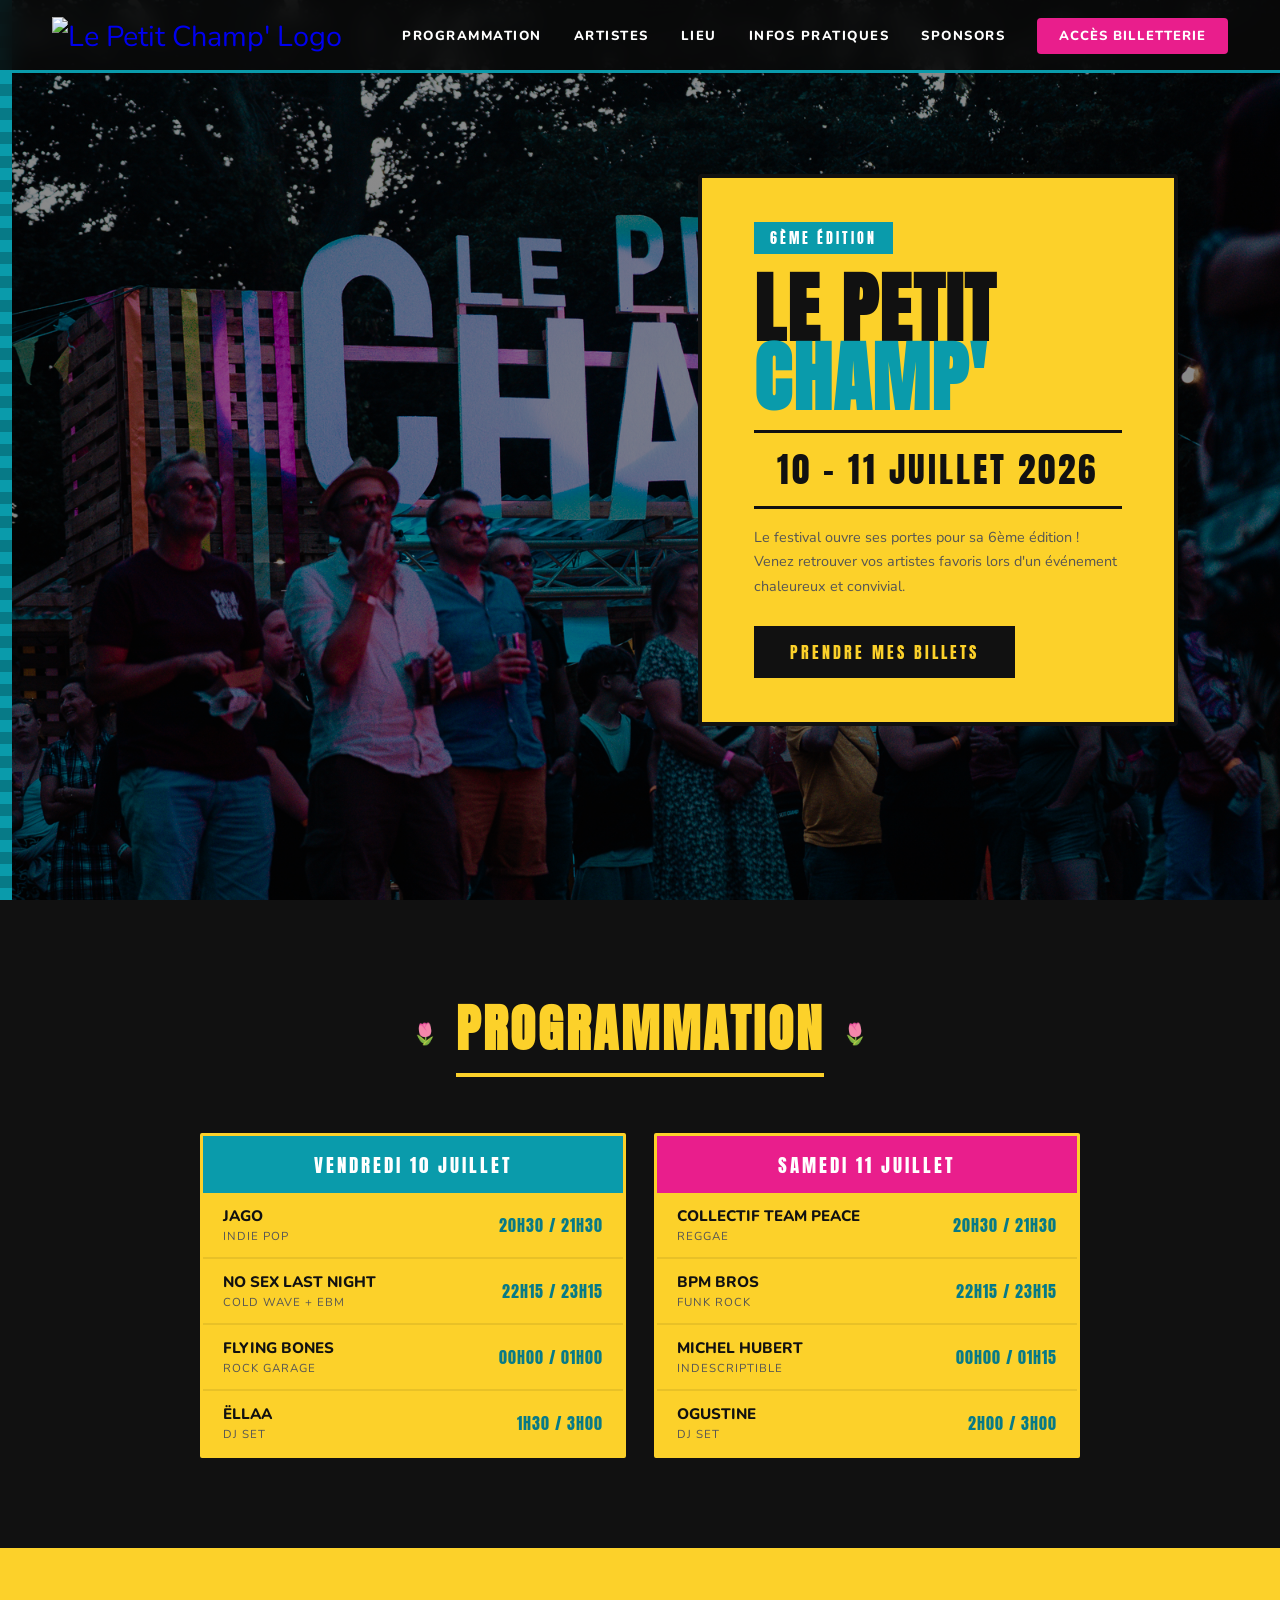
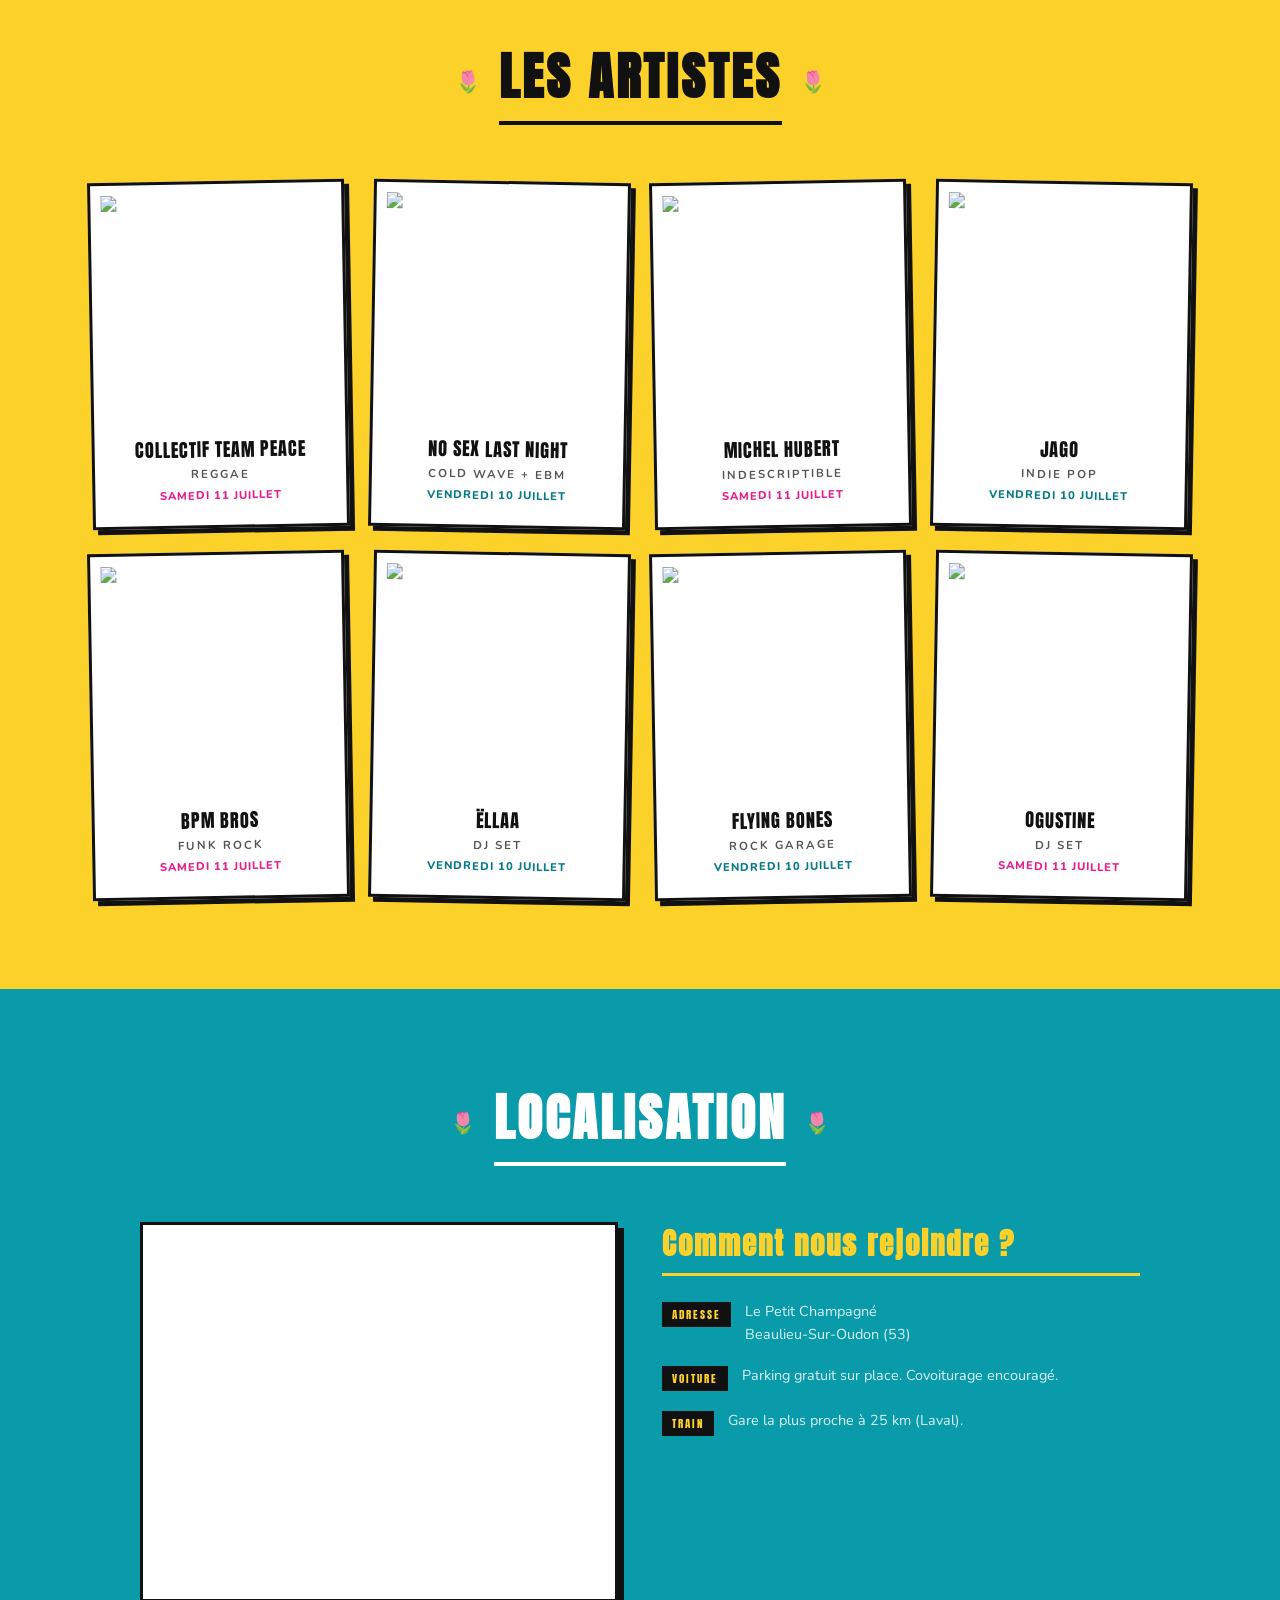
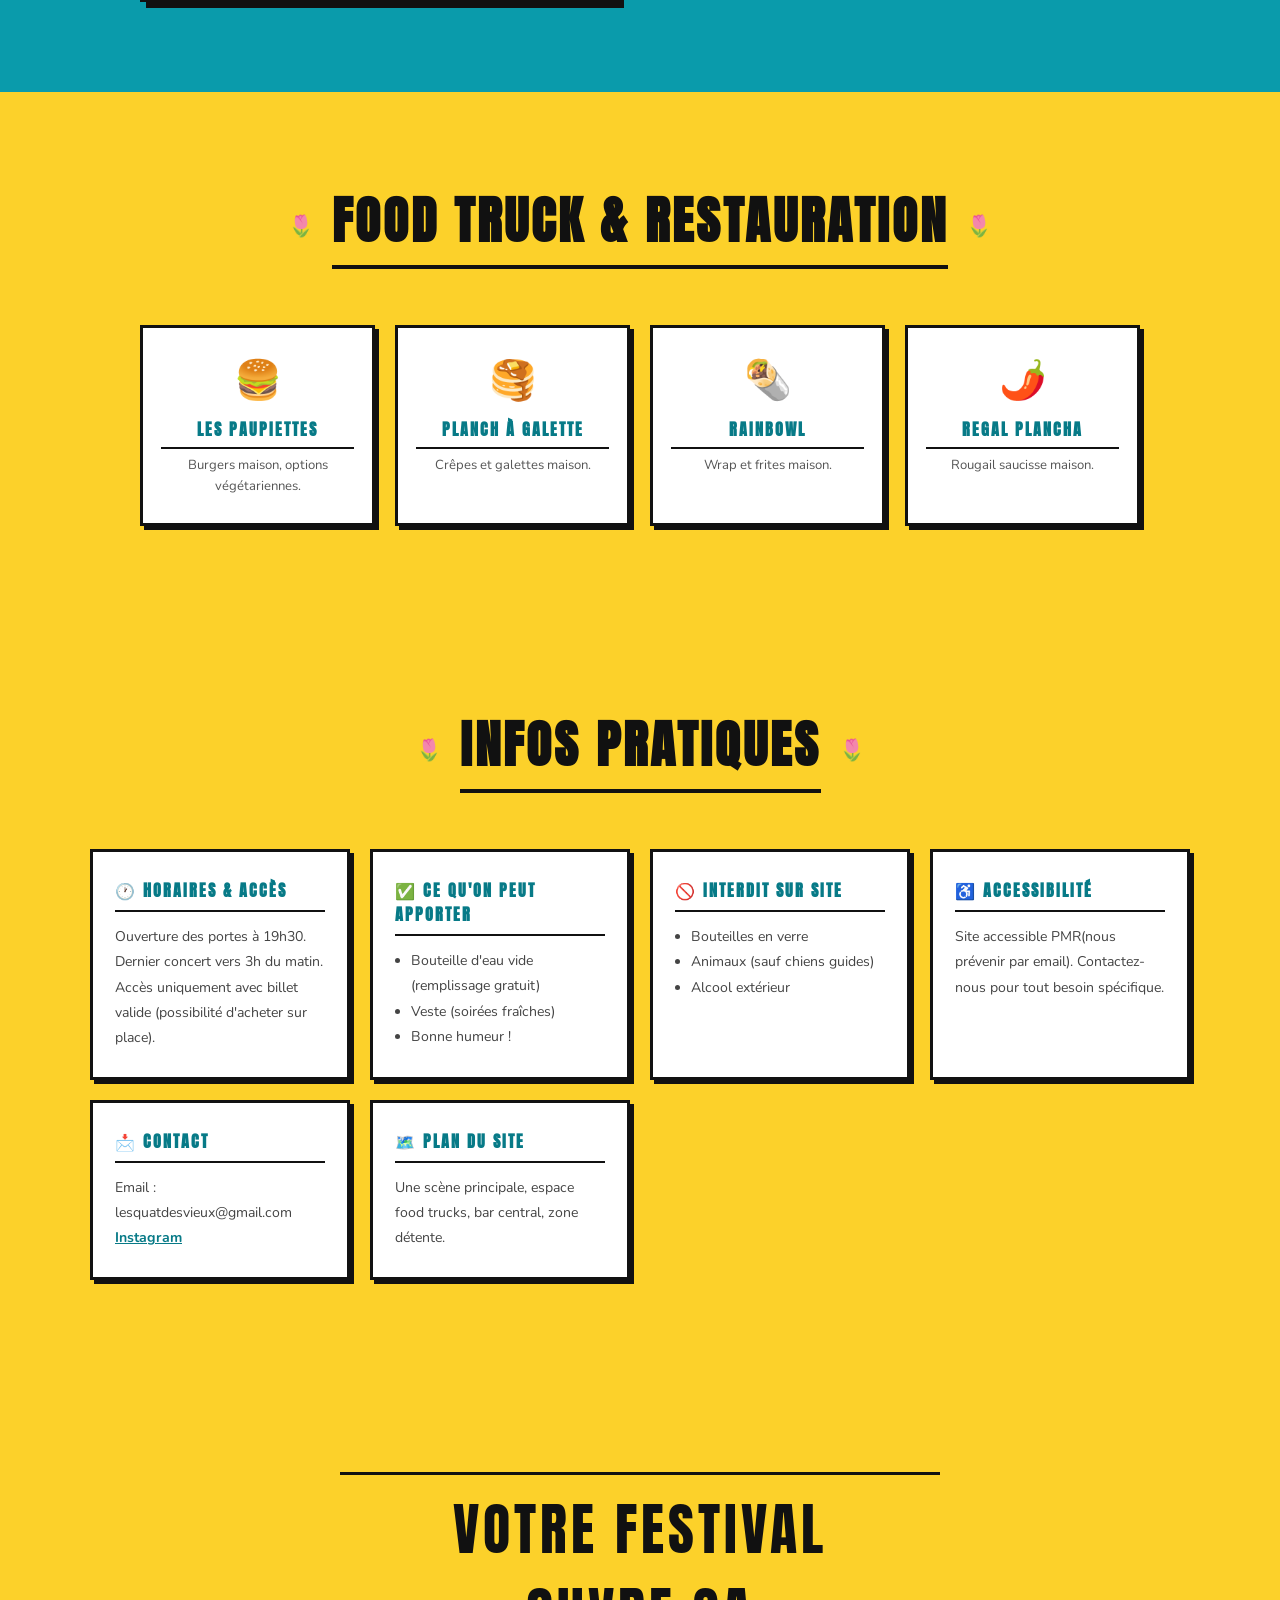
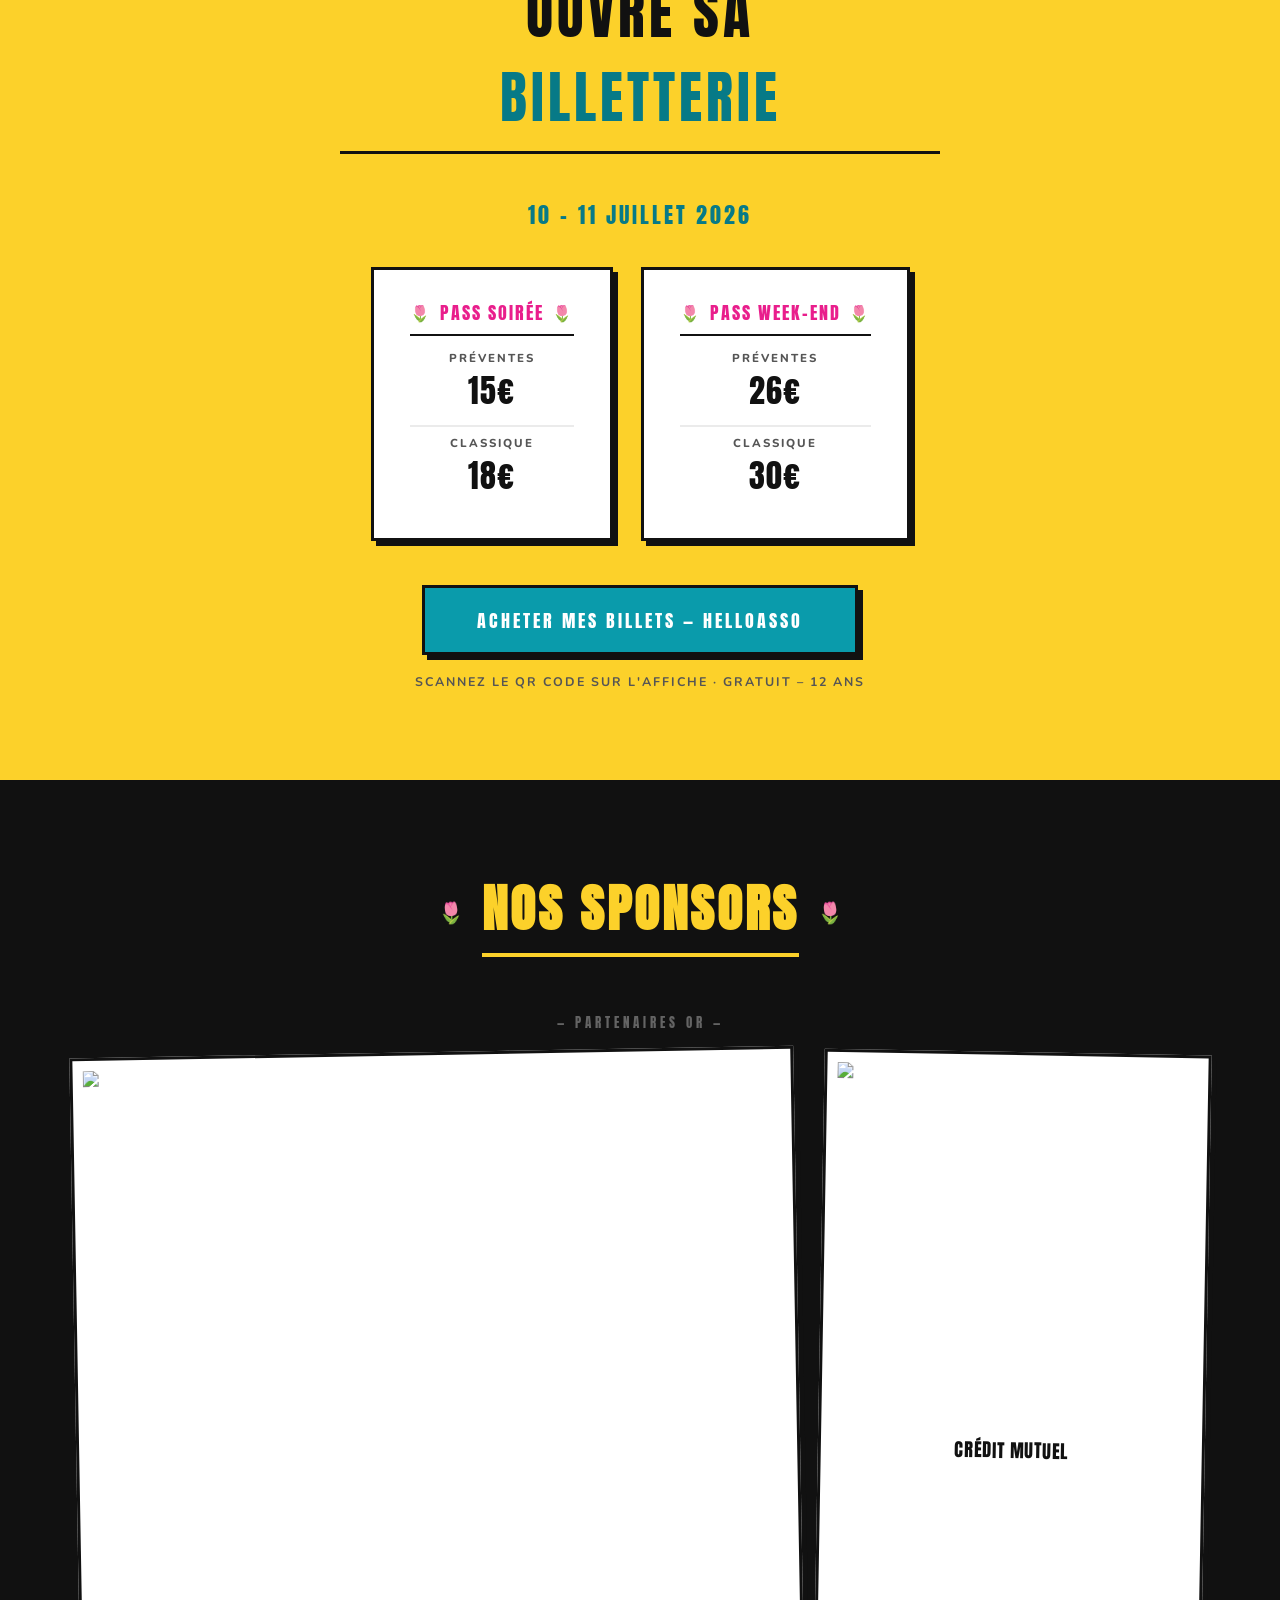
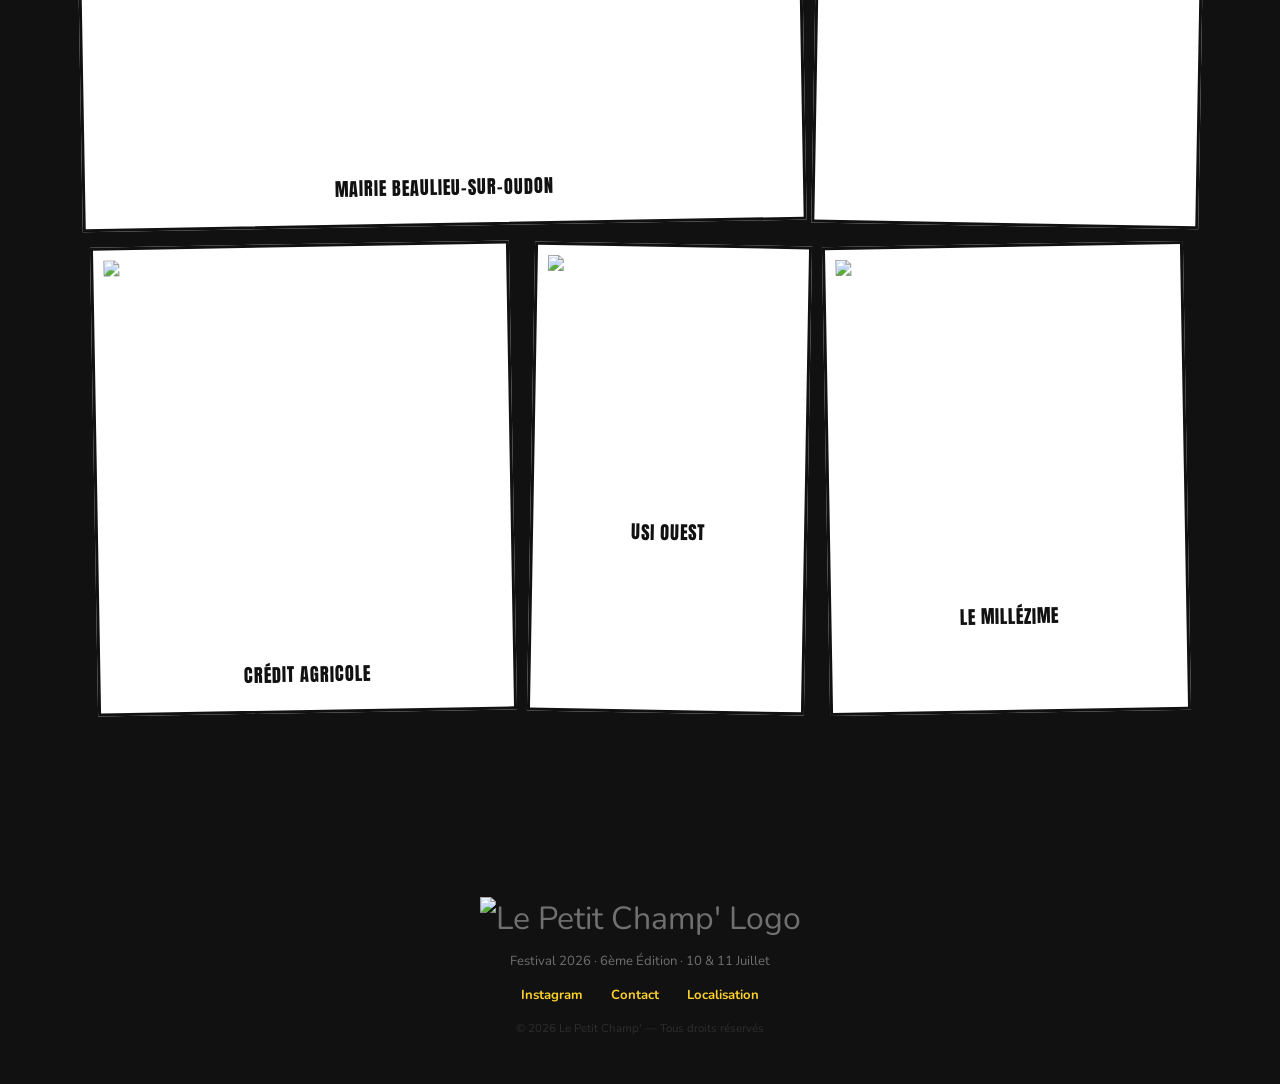
==== commit 49844e5e: "Update index.html" ====
--- a/index.html
+++ b/index.html
@@ -2,8 +2,34 @@
 <html lang="fr">
 <head>
   <meta charset="UTF-8" />
+
   <meta name="viewport" content="width=device-width, initial-scale=1.0" />
   <title>Le Petit Champ' — Festival 2026</title>
+
+  <!-- SEO -->
+  <meta name="description" content="Le Petit Champ', festival de musique à Beaulieu-sur-Oudon (53). 6ème édition les 10 et 11 juillet 2026. Concerts, food trucks, ambiance conviviale." />
+  <meta name="keywords" content="festival, musique, Beaulieu-sur-Oudon, Mayenne, Le Petit Champ, 2026, concerts, rock, reggae, electro, food truck, billetterie" />
+  <meta name="author" content="Le Petit Champ' Festival" />
+  <meta name="robots" content="index, follow" />
+  <link rel="canonical" href="https://lepetitchampfestival.github.io/" />
+ 
+  <!-- Open Graph -->
+  <meta property="og:type" content="website" />
+  <meta property="og:url" content="https://lepetitchampfestival.github.io/" />
+  <meta property="og:title" content="Le Petit Champ' — Festival 2026" />
+  <meta property="og:description" content="6ème édition — 10 & 11 juillet 2026 à Beaulieu-sur-Oudon (53). Concerts, food trucks, ambiance chaleureuse !" />
+  <meta property="og:image" content="https://lepetitchampfestival.github.io/PhotoHero2.jpg" />
+  <meta property="og:locale" content="fr_FR" />
+  <meta property="og:site_name" content="Le Petit Champ' Festival" />
+ 
+  <!-- Twitter Card -->
+  <meta name="twitter:card" content="summary_large_image" />
+  <meta name="twitter:title" content="Le Petit Champ' — Festival 2026" />
+  <meta name="twitter:description" content="6ème édition — 10 & 11 juillet 2026 à Beaulieu-sur-Oudon (53)" />
+  <meta name="twitter:image" content="https://lepetitchampfestival.github.io/PhotoHero2.jpg" />
+
+  <!-- Google verification -->
+  <meta name="google-site-verification" content="I9N2xra--u-lsrr21xMVp6g2hG0wTz7uZQgf-Wt6W7A" />
   <link href="https://fonts.googleapis.com/css2?family=Anton&family=Nunito:wght@400;700;800&display=swap" rel="stylesheet" />
   <link rel="stylesheet" href="style.css" />
 </head>
@@ -296,7 +322,6 @@
   </div>
   <div class="loc-wrapper">
     <div class="loc-map">
-      <!-- Remplacer par les vraies coordonnées GPS -->
 <iframe
         src="https://www.openstreetmap.org/export/embed.html?bbox=-0.957670%2C47.973306%2C-0.941670%2C47.989306&layer=mapnik&marker=47.9813059%2C-0.94967"
         allowfullscreen loading="lazy" title="Localisation Le Petit Champ'">
@@ -325,7 +350,7 @@
   <div class="section-title-wrap">
     <div class="tulip-deco">
       <span class="tulip">🌷</span>
-      <h2 class="section-title">Food Truck Restauration</h2>
+      <h2 class="section-title">Food Truck & Restauration</h2>
       <span class="tulip">🌷</span>
     </div>
   </div>
@@ -337,7 +362,7 @@
     </div>
     <div class="food-card">
       <span class="food-emoji">🥞</span>
-      <h4>Planch à Galette </h4>
+      <h4>PLANCH À GALETTE</h4>
       <p>Crêpes et galettes maison.</p>
     </div>
     <div class="food-card">
@@ -347,7 +372,7 @@
     </div>
     <div class="food-card">
       <span class="food-emoji">🌶️</span>
-      <h4>Regal plancha</h4>
+      <h4>REGAL PLANCHA</h4>
       <p>Rougail saucisse maison.</p>
     </div>
   </div>
@@ -471,11 +496,11 @@
       </div>
       <div class="artist-card">
         <div class="artist-img"><img src="Logos Sponsors/CreditMutuel.png" alt="Credit Mutuel"></div>
-        <div class="artist-name">Credit Mutuel</div>
+        <div class="artist-name">Crédit Mutuel</div>
       </div>
       <div class="artist-card">
         <div class="artist-img"><img src="Logos Sponsors/CreditAgricole.png" alt="Credit Agricole"></div>
-        <div class="artist-name">Credit Agricole</div>
+        <div class="artist-name">Crédit Agricole</div>
       </div>
       <div class="artist-card">
         <div class="artist-img"><img src="Logos Sponsors/UsiOuest.png" alt="Usi Ouest"></div>
@@ -483,7 +508,7 @@
       </div>
       <div class="artist-card">
         <div class="artist-img"><img src="Logos Sponsors/LeMillézime.png" alt="Le Millezime"></div>
-        <div class="artist-name">Le Millezime</div>
+        <div class="artist-name">Le Millézime</div>
       </div>
     </div>
   </div>
